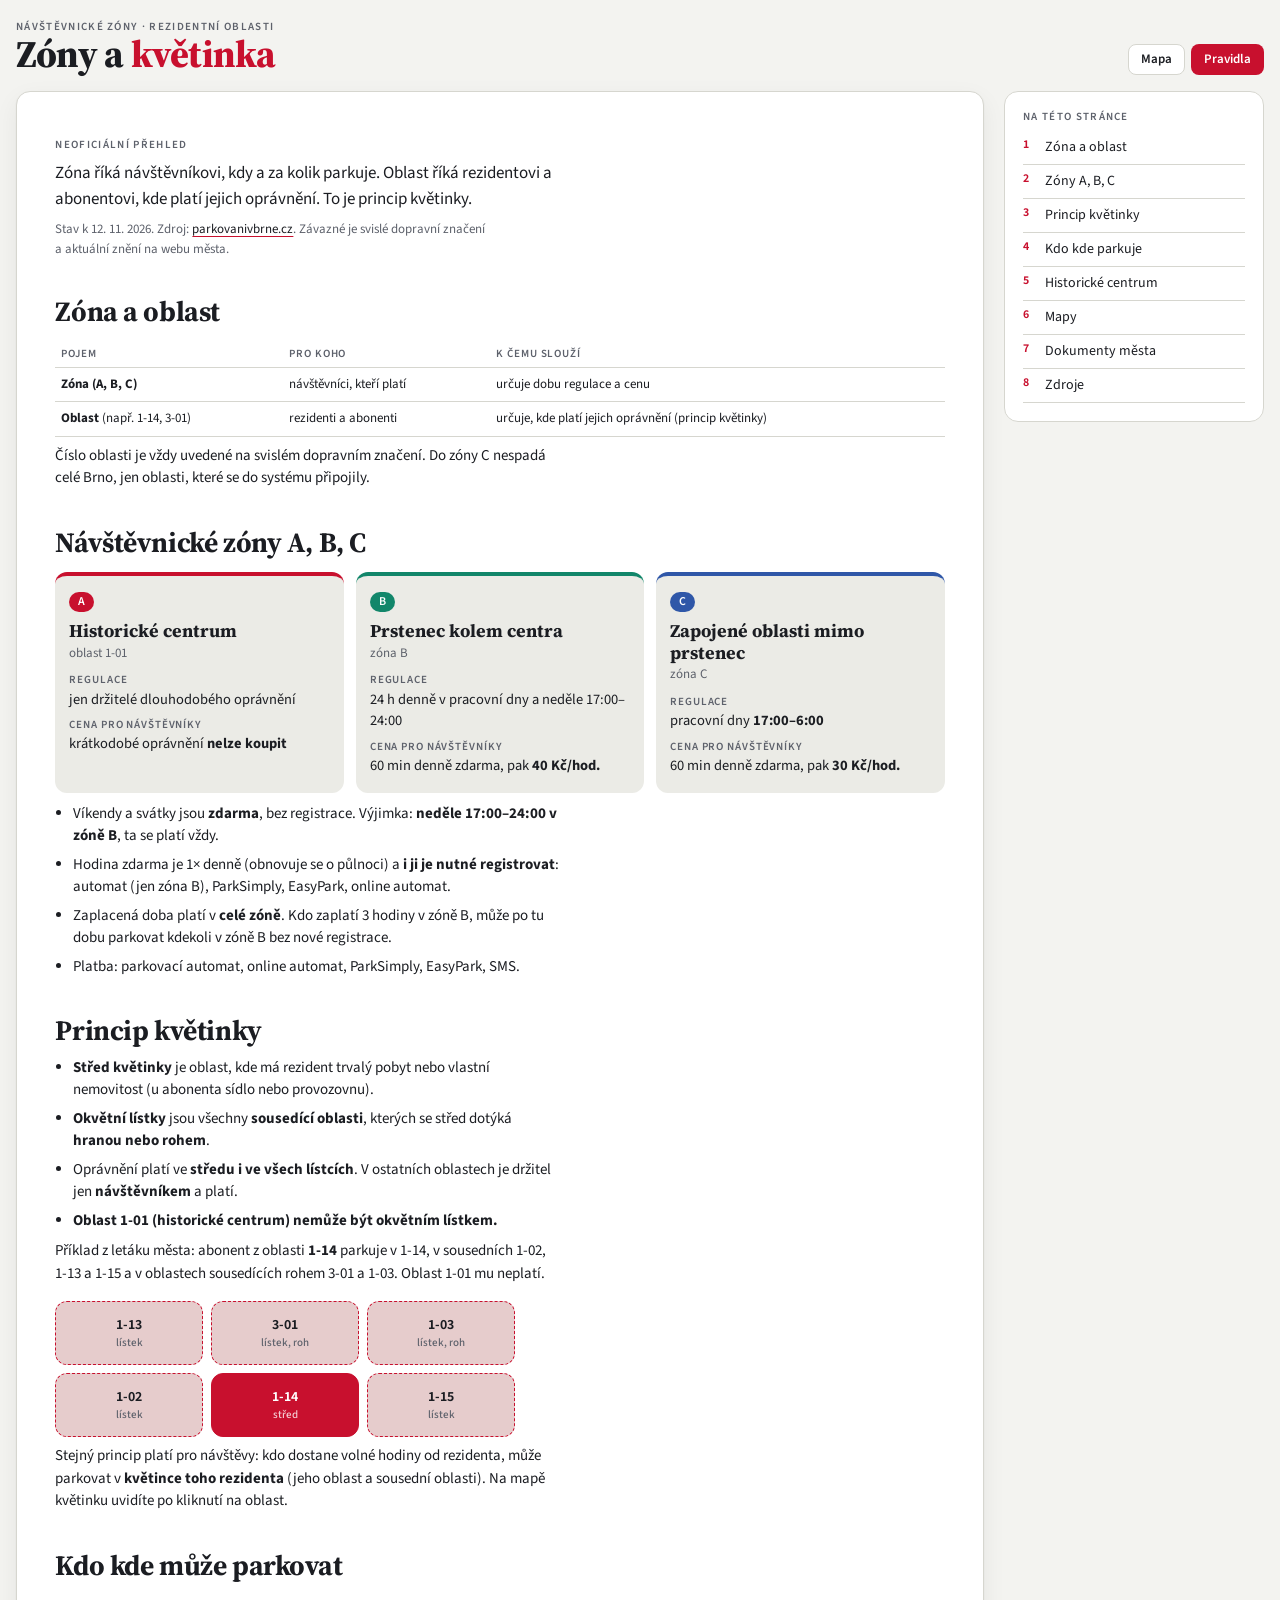
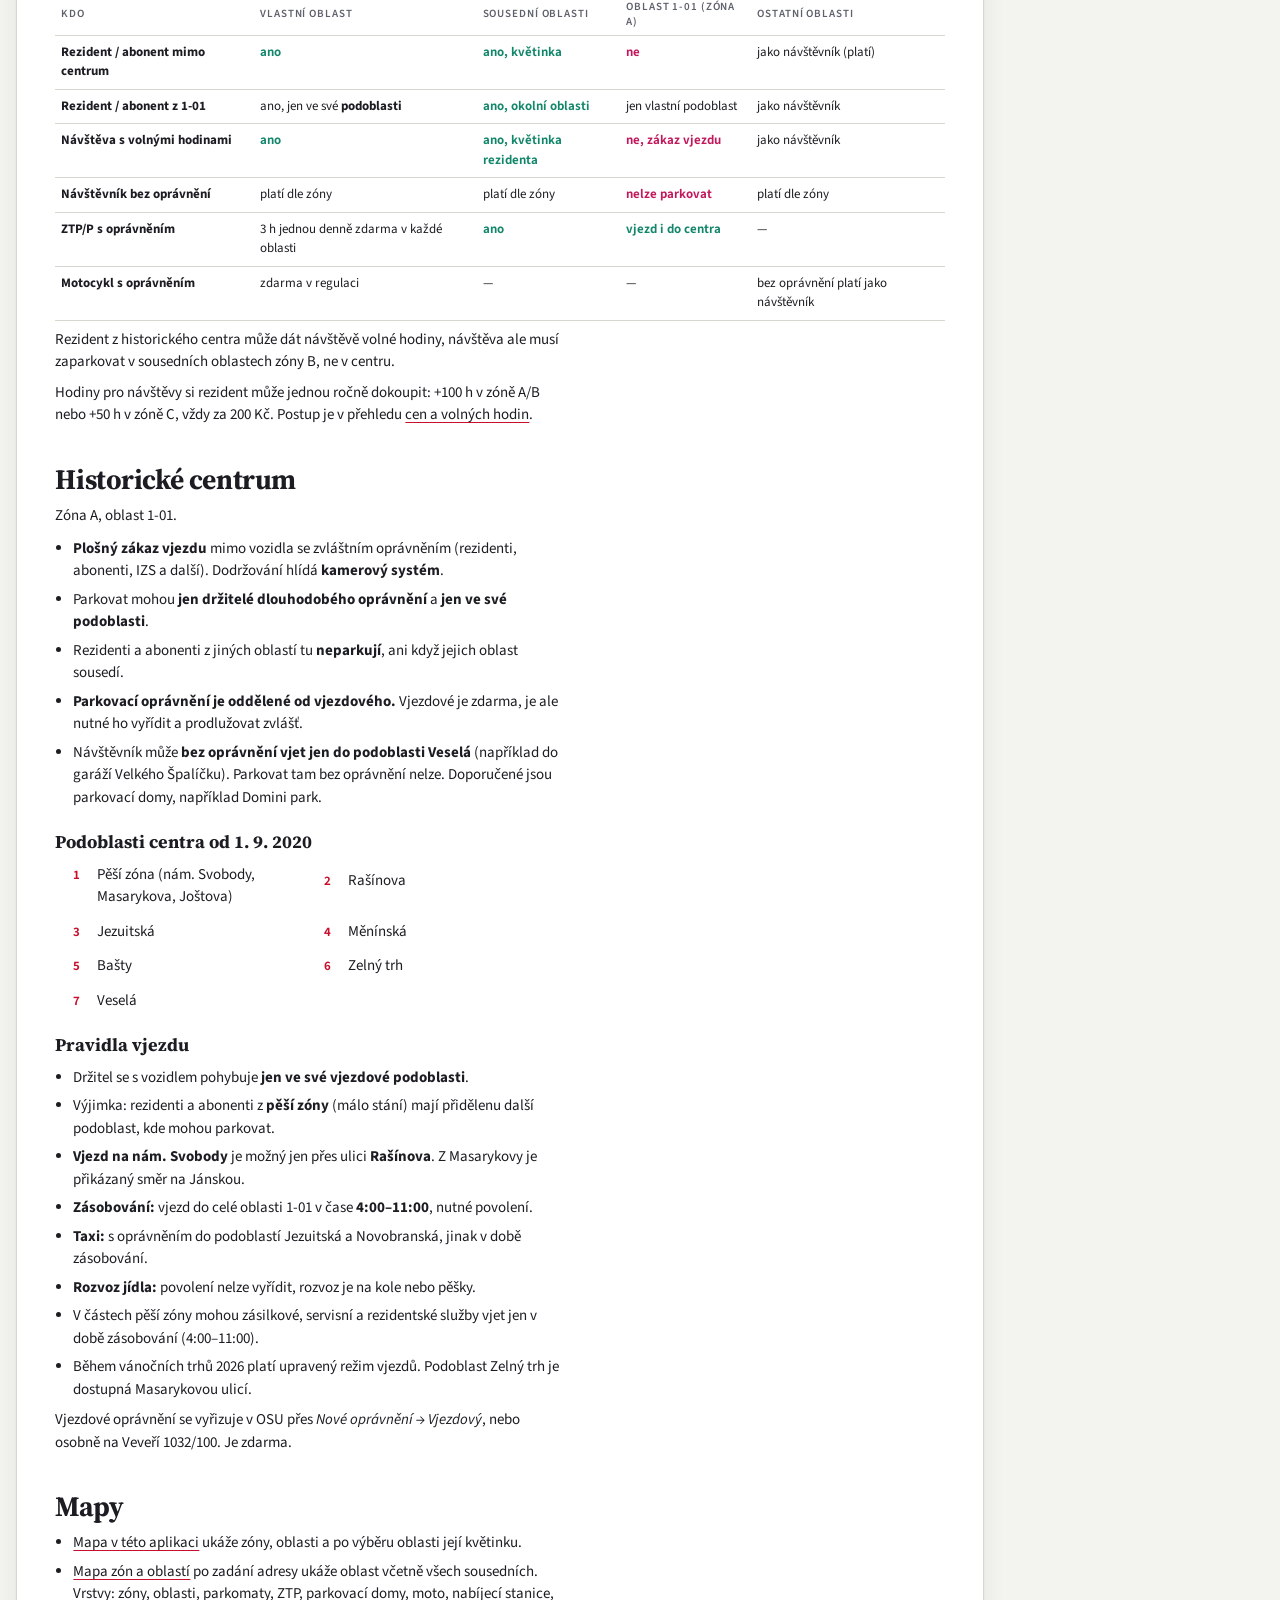
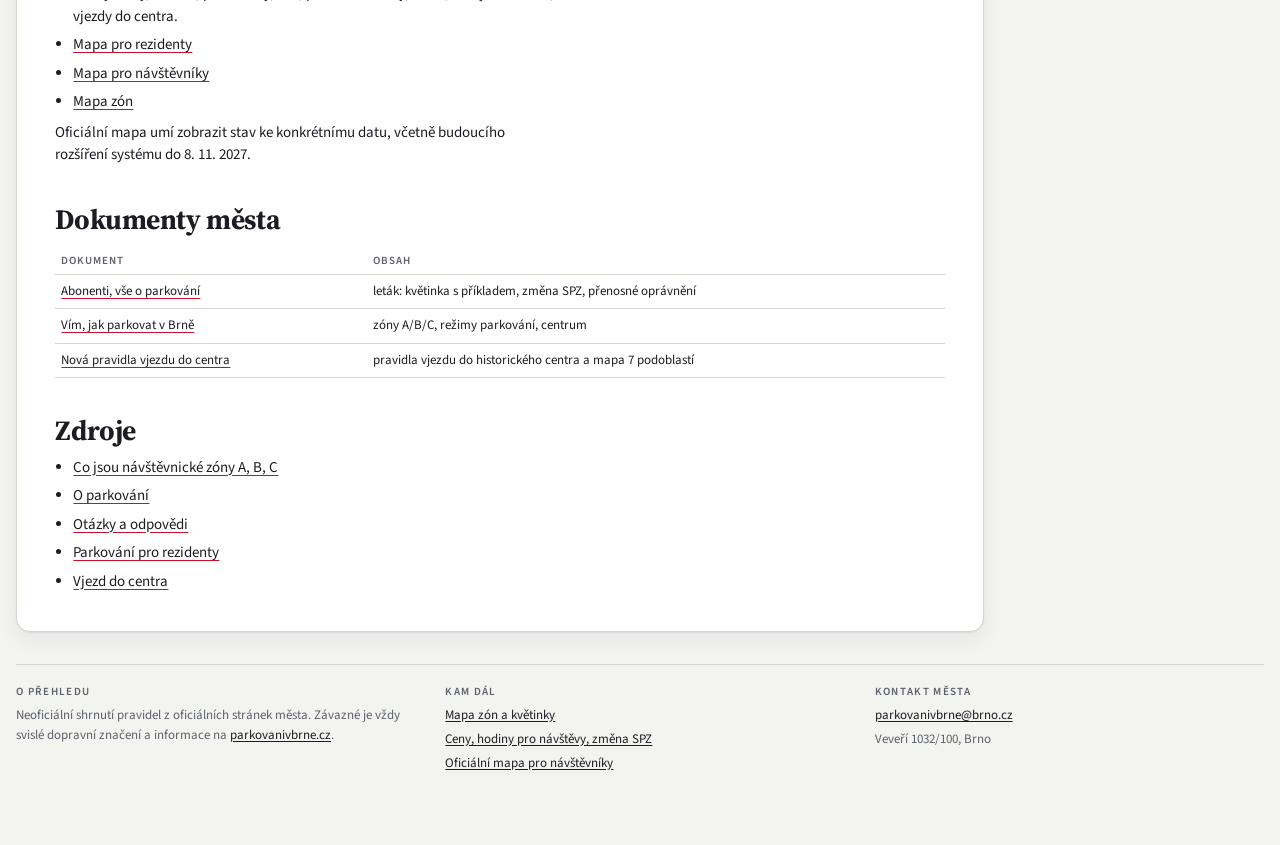
==== pravidla.html @ 9196b432 "feat: add HTML page with parking zone and flower rules Expose the markdown rules as pravidla.html in" ====
<!DOCTYPE html>
<html lang="cs">
<head>
  <meta charset="utf-8">
  <meta name="viewport" content="width=device-width, initial-scale=1, viewport-fit=cover">
  <title>Parkování v Brně: zóny a květinka</title>
  <meta name="description" content="Kdo kde může v Brně parkovat: návštěvnické zóny A, B, C, princip květinky a vjezd do historického centra.">
  <meta name="theme-color" content="#c8102e">
  <link rel="preconnect" href="https://fonts.googleapis.com">
  <link rel="preconnect" href="https://fonts.gstatic.com" crossorigin>
  <link rel="stylesheet" href="https://fonts.googleapis.com/css2?family=Source+Sans+3:wght@400..700&family=Source+Serif+4:opsz,wght@8..60,700..800&display=swap">
  <link rel="stylesheet" href="css/style.css">
</head>
<body>
<div class="wrap">
  <header class="top">
    <div class="brand">
      <div>
        <div class="eyebrow">Návštěvnické zóny · rezidentní oblasti</div>
        <h1>Zóny a <em>květinka</em></h1>
      </div>
    </div>
    <div class="controls">
      <nav class="pagenav" aria-label="Stránky">
        <a class="navlink" href="index.html">Mapa</a>
        <a class="navlink" href="pravidla.html" aria-current="page">Pravidla</a>
      </nav>
    </div>
  </header>

  <div class="rules">
    <article class="sheet">
      <header>
        <p class="eyebrow">Neoficiální přehled</p>
        <p class="lead">Zóna říká návštěvníkovi, kdy a za kolik parkuje. Oblast říká rezidentovi a abonentovi, kde platí jejich oprávnění. To je princip květinky.</p>
        <p class="meta">Stav k 12. 11. 2026. Zdroj: <a href="https://www.parkovanivbrne.cz" target="_blank" rel="noopener">parkovanivbrne.cz</a>. Závazné je svislé dopravní značení a aktuální znění na webu města.</p>
      </header>

      <h2 id="pojmy">Zóna a oblast</h2>
      <div class="tbl-wrap">
        <table>
          <thead>
            <tr><th>Pojem</th><th>Pro koho</th><th>K čemu slouží</th></tr>
          </thead>
          <tbody>
            <tr>
              <td><strong>Zóna (A, B, C)</strong></td>
              <td>návštěvníci, kteří platí</td>
              <td>určuje dobu regulace a cenu</td>
            </tr>
            <tr>
              <td><strong>Oblast</strong> (např. 1-14, 3-01)</td>
              <td>rezidenti a abonenti</td>
              <td>určuje, kde platí jejich oprávnění (princip květinky)</td>
            </tr>
          </tbody>
        </table>
      </div>
      <p>Číslo oblasti je vždy uvedené na svislém dopravním značení. Do zóny C nespadá celé Brno, jen oblasti, které se do systému připojily.</p>

      <h2 id="zony">Návštěvnické zóny A, B, C</h2>
      <div class="zgrid">
        <section class="zcard A">
          <span class="badge A">A</span>
          <h3>Historické centrum</h3>
          <p class="where">oblast 1-01</p>
          <dl>
            <div><dt>Regulace</dt><dd>jen držitelé dlouhodobého oprávnění</dd></div>
            <div><dt>Cena pro návštěvníky</dt><dd>krátkodobé oprávnění <strong>nelze koupit</strong></dd></div>
          </dl>
        </section>
        <section class="zcard B">
          <span class="badge B">B</span>
          <h3>Prstenec kolem centra</h3>
          <p class="where">zóna B</p>
          <dl>
            <div><dt>Regulace</dt><dd>24 h denně v pracovní dny a neděle 17:00–24:00</dd></div>
            <div><dt>Cena pro návštěvníky</dt><dd>60 min denně zdarma, pak <strong>40 Kč/hod.</strong></dd></div>
          </dl>
        </section>
        <section class="zcard C">
          <span class="badge C">C</span>
          <h3>Zapojené oblasti mimo prstenec</h3>
          <p class="where">zóna C</p>
          <dl>
            <div><dt>Regulace</dt><dd>pracovní dny <strong>17:00–6:00</strong></dd></div>
            <div><dt>Cena pro návštěvníky</dt><dd>60 min denně zdarma, pak <strong>30 Kč/hod.</strong></dd></div>
          </dl>
        </section>
      </div>
      <ul>
        <li>Víkendy a svátky jsou <strong>zdarma</strong>, bez registrace. Výjimka: <strong>neděle 17:00–24:00 v zóně B</strong>, ta se platí vždy.</li>
        <li>Hodina zdarma je 1× denně (obnovuje se o půlnoci) a <strong>i ji je nutné registrovat</strong>: automat (jen zóna B), ParkSimply, EasyPark, online automat.</li>
        <li>Zaplacená doba platí v <strong>celé zóně</strong>. Kdo zaplatí 3 hodiny v zóně B, může po tu dobu parkovat kdekoli v zóně B bez nové registrace.</li>
        <li>Platba: parkovací automat, online automat, ParkSimply, EasyPark, SMS.</li>
      </ul>

      <h2 id="kvetinka">Princip květinky</h2>
      <ul>
        <li><strong>Střed květinky</strong> je oblast, kde má rezident trvalý pobyt nebo vlastní nemovitost (u abonenta sídlo nebo provozovnu).</li>
        <li><strong>Okvětní lístky</strong> jsou všechny <strong>sousedící oblasti</strong>, kterých se střed dotýká <strong>hranou nebo rohem</strong>.</li>
        <li>Oprávnění platí ve <strong>středu i ve všech lístcích</strong>. V ostatních oblastech je držitel jen <strong>návštěvníkem</strong> a platí.</li>
        <li><strong>Oblast 1-01 (historické centrum) nemůže být okvětním lístkem.</strong></li>
      </ul>
      <p>Příklad z letáku města: abonent z oblasti <strong>1-14</strong> parkuje v 1-14, v sousedních 1-02, 1-13 a 1-15 a v oblastech sousedících rohem 3-01 a 1-03. Oblast 1-01 mu neplatí.</p>
      <div class="flower" aria-label="Květinka oblasti 1-14: střed a pět sousedních oblastí">
        <span>1-13<small>lístek</small></span>
        <span>3-01<small>lístek, roh</small></span>
        <span>1-03<small>lístek, roh</small></span>
        <span>1-02<small>lístek</small></span>
        <span class="hub">1-14<small>střed</small></span>
        <span>1-15<small>lístek</small></span>
      </div>
      <p>Stejný princip platí pro návštěvy: kdo dostane volné hodiny od rezidenta, může parkovat v <strong>květince toho rezidenta</strong> (jeho oblast a sousední oblasti). Na mapě květinku uvidíte po kliknutí na oblast.</p>

      <h2 id="kdo">Kdo kde může parkovat</h2>
      <div class="tbl-wrap">
        <table class="wide">
          <thead>
            <tr>
              <th>Kdo</th>
              <th>Vlastní oblast</th>
              <th>Sousední oblasti</th>
              <th>Oblast 1-01 (zóna A)</th>
              <th>Ostatní oblasti</th>
            </tr>
          </thead>
          <tbody>
            <tr>
              <td><strong>Rezident / abonent mimo centrum</strong></td>
              <td class="yn yes">ano</td>
              <td class="yn yes">ano, květinka</td>
              <td class="yn no">ne</td>
              <td>jako návštěvník (platí)</td>
            </tr>
            <tr>
              <td><strong>Rezident / abonent z 1-01</strong></td>
              <td>ano, jen ve své <strong>podoblasti</strong></td>
              <td class="yn yes">ano, okolní oblasti</td>
              <td>jen vlastní podoblast</td>
              <td>jako návštěvník</td>
            </tr>
            <tr>
              <td><strong>Návštěva s volnými hodinami</strong></td>
              <td class="yn yes">ano</td>
              <td class="yn yes">ano, květinka rezidenta</td>
              <td class="yn no">ne, zákaz vjezdu</td>
              <td>jako návštěvník</td>
            </tr>
            <tr>
              <td><strong>Návštěvník bez oprávnění</strong></td>
              <td>platí dle zóny</td>
              <td>platí dle zóny</td>
              <td class="yn no">nelze parkovat</td>
              <td>platí dle zóny</td>
            </tr>
            <tr>
              <td><strong>ZTP/P s oprávněním</strong></td>
              <td>3 h jednou denně zdarma v každé oblasti</td>
              <td class="yn yes">ano</td>
              <td class="yn yes">vjezd i do centra</td>
              <td>—</td>
            </tr>
            <tr>
              <td><strong>Motocykl s oprávněním</strong></td>
              <td>zdarma v regulaci</td>
              <td>—</td>
              <td>—</td>
              <td>bez oprávnění platí jako návštěvník</td>
            </tr>
          </tbody>
        </table>
      </div>
      <p>Rezident z historického centra může dát návštěvě volné hodiny, návštěva ale musí zaparkovat v sousedních oblastech zóny B, ne v centru.</p>
      <p>Hodiny pro návštěvy si rezident může jednou ročně dokoupit: +100 h v zóně A/B nebo +50 h v zóně C, vždy za 200 Kč. Postup je v přehledu <a href="README.md">cen a volných hodin</a>.</p>

      <h2 id="centrum">Historické centrum</h2>
      <p>Zóna A, oblast 1-01.</p>
      <ul>
        <li><strong>Plošný zákaz vjezdu</strong> mimo vozidla se zvláštním oprávněním (rezidenti, abonenti, IZS a další). Dodržování hlídá <strong>kamerový systém</strong>.</li>
        <li>Parkovat mohou <strong>jen držitelé dlouhodobého oprávnění</strong> a <strong>jen ve své podoblasti</strong>.</li>
        <li>Rezidenti a abonenti z jiných oblastí tu <strong>neparkují</strong>, ani když jejich oblast sousedí.</li>
        <li><strong>Parkovací oprávnění je oddělené od vjezdového.</strong> Vjezdové je zdarma, je ale nutné ho vyřídit a prodlužovat zvlášť.</li>
        <li>Návštěvník může <strong>bez oprávnění vjet jen do podoblasti Veselá</strong> (například do garáží Velkého Špalíčku). Parkovat tam bez oprávnění nelze. Doporučené jsou parkovací domy, například Domini park.</li>
      </ul>

      <h3>Podoblasti centra od 1. 9. 2020</h3>
      <ol class="subareas">
        <li><b>1</b> Pěší zóna (nám. Svobody, Masarykova, Joštova)</li>
        <li><b>2</b> Rašínova</li>
        <li><b>3</b> Jezuitská</li>
        <li><b>4</b> Měnínská</li>
        <li><b>5</b> Bašty</li>
        <li><b>6</b> Zelný trh</li>
        <li><b>7</b> Veselá</li>
      </ol>

      <h3>Pravidla vjezdu</h3>
      <ul>
        <li>Držitel se s vozidlem pohybuje <strong>jen ve své vjezdové podoblasti</strong>.</li>
        <li>Výjimka: rezidenti a abonenti z <strong>pěší zóny</strong> (málo stání) mají přidělenu další podoblast, kde mohou parkovat.</li>
        <li><strong>Vjezd na nám. Svobody</strong> je možný jen přes ulici <strong>Rašínova</strong>. Z Masarykovy je přikázaný směr na Jánskou.</li>
        <li><strong>Zásobování:</strong> vjezd do celé oblasti 1-01 v čase <strong>4:00–11:00</strong>, nutné povolení.</li>
        <li><strong>Taxi:</strong> s oprávněním do podoblastí Jezuitská a Novobranská, jinak v době zásobování.</li>
        <li><strong>Rozvoz jídla:</strong> povolení nelze vyřídit, rozvoz je na kole nebo pěšky.</li>
        <li>V částech pěší zóny mohou zásilkové, servisní a rezidentské služby vjet jen v době zásobování (4:00–11:00).</li>
        <li>Během vánočních trhů 2026 platí upravený režim vjezdů. Podoblast Zelný trh je dostupná Masarykovou ulicí.</li>
      </ul>
      <p>Vjezdové oprávnění se vyřizuje v OSU přes <em>Nové oprávnění → Vjezdový</em>, nebo osobně na Veveří 1032/100. Je zdarma.</p>

      <h2 id="mapy">Mapy</h2>
      <ul>
        <li><a href="index.html">Mapa v této aplikaci</a> ukáže zóny, oblasti a po výběru oblasti její květinku.</li>
        <li><a href="https://www.parkovanivbrne.cz/mapa/" target="_blank" rel="noopener">Mapa zón a oblastí</a> po zadání adresy ukáže oblast včetně všech sousedních. Vrstvy: zóny, oblasti, parkomaty, ZTP, parkovací domy, moto, nabíjecí stanice, vjezdy do centra.</li>
        <li><a href="https://www.parkovanivbrne.cz/mapa/rezident" target="_blank" rel="noopener">Mapa pro rezidenty</a></li>
        <li><a href="https://www.parkovanivbrne.cz/mapa/navstevnik" target="_blank" rel="noopener">Mapa pro návštěvníky</a></li>
        <li><a href="https://www.parkovanivbrne.cz/mapa/zony" target="_blank" rel="noopener">Mapa zón</a></li>
      </ul>
      <p>Oficiální mapa umí zobrazit stav ke konkrétnímu datu, včetně budoucího rozšíření systému do 8. 11. 2027.</p>

      <h2 id="dokumenty">Dokumenty města</h2>
      <div class="tbl-wrap">
        <table>
          <thead>
            <tr><th>Dokument</th><th>Obsah</th></tr>
          </thead>
          <tbody>
            <tr>
              <td><a href="https://www.parkovanivbrne.cz/parkovani-abonenti" target="_blank" rel="noopener">Abonenti, vše o parkování</a></td>
              <td>leták: květinka s příkladem, změna SPZ, přenosné oprávnění</td>
            </tr>
            <tr>
              <td><a href="https://www.parkovanivbrne.cz/uploads/dokumenty/6/jak_parkovat_v_brne.pdf" target="_blank" rel="noopener">Vím, jak parkovat v Brně</a></td>
              <td>zóny A/B/C, režimy parkování, centrum</td>
            </tr>
            <tr>
              <td><a href="https://www.parkovanivbrne.cz/uploads/dokumenty/46/nova_pravidla_pro_vjezd_.pdf" target="_blank" rel="noopener">Nová pravidla vjezdu do centra</a></td>
              <td>pravidla vjezdu do historického centra a mapa 7 podoblastí</td>
            </tr>
          </tbody>
        </table>
      </div>

      <h2 id="zdroje">Zdroje</h2>
      <ul>
        <li><a href="https://www.parkovanivbrne.cz/o-parkovani/co-jsou-navstevnicke-zony-abc-41" target="_blank" rel="noopener">Co jsou návštěvnické zóny A, B, C</a></li>
        <li><a href="https://www.parkovanivbrne.cz/o-parkovani" target="_blank" rel="noopener">O parkování</a></li>
        <li><a href="https://www.parkovanivbrne.cz/otazky-a-odpovedi" target="_blank" rel="noopener">Otázky a odpovědi</a></li>
        <li><a href="https://www.parkovanivbrne.cz/parkovani-rezidenti" target="_blank" rel="noopener">Parkování pro rezidenty</a></li>
        <li><a href="https://www.parkovanivbrne.cz/regulace-vjezdu/vjezd-do-centra" target="_blank" rel="noopener">Vjezd do centra</a></li>
      </ul>
    </article>

    <aside class="toc">
      <nav class="card" aria-label="Obsah stránky">
        <h2>Na této stránce</h2>
        <ol>
          <li><a href="#pojmy">Zóna a oblast</a></li>
          <li><a href="#zony">Zóny A, B, C</a></li>
          <li><a href="#kvetinka">Princip květinky</a></li>
          <li><a href="#kdo">Kdo kde parkuje</a></li>
          <li><a href="#centrum">Historické centrum</a></li>
          <li><a href="#mapy">Mapy</a></li>
          <li><a href="#dokumenty">Dokumenty města</a></li>
          <li><a href="#zdroje">Zdroje</a></li>
        </ol>
      </nav>
    </aside>
  </div>

  <footer>
    <div class="cols">
      <section>
        <h2>O přehledu</h2>
        <p>Neoficiální shrnutí pravidel z oficiálních stránek města. Závazné je vždy svislé dopravní značení a informace na <a href="https://www.parkovanivbrne.cz" target="_blank" rel="noopener">parkovanivbrne.cz</a>.</p>
      </section>
      <section>
        <h2>Kam dál</h2>
        <ul>
          <li><a href="index.html">Mapa zón a květinky</a></li>
          <li><a href="README.md">Ceny, hodiny pro návštěvy, změna SPZ</a></li>
          <li><a href="https://www.parkovanivbrne.cz/mapa/navstevnik" target="_blank" rel="noopener">Oficiální mapa pro návštěvníky</a></li>
        </ul>
      </section>
      <section>
        <h2>Kontakt města</h2>
        <ul>
          <li><a href="mailto:parkovanivbrne@brno.cz">parkovanivbrne@brno.cz</a></li>
          <li>Veveří 1032/100, Brno</li>
        </ul>
      </section>
    </div>
  </footer>
</div>
</body>
</html>
---- css/style.css ----
/* Vzhled převzatý z projektu elections-brno (brno.volby.varhoo.cz): mapa jako hlavní plocha, vpravo panel karet
   (na mobilu pod mapou), barvy z brněnské červené a papíru volebního lístku.
   Písmo: Source Serif 4 na nadpisy, Source Sans 3 na text, popisky mapy i čísla (tabulkové číslice). */
:root {
  --bg: #f3f3f0;
  --surface: #ffffff;
  --surface-2: #ebebe6;
  --fg: #1b1d22;
  --muted: #5d616b;
  --line: #d6d6cf;
  --accent: #c8102e;
  --accent-fg: #ffffff;
  --map-line: rgba(27, 29, 34, .32);
  --map-outline: #1b1d22;
  --gain: #12866a;
  --loss: #c2185b;
  --seq: #2f57a8;
  --shadow: 0 1px 2px rgba(20, 22, 28, .06), 0 8px 24px rgba(20, 22, 28, .06);
  --f-display: "Source Serif 4", "Liberation Serif", Georgia, serif;
  --f-body: "Source Sans 3", "Liberation Sans", "DejaVu Sans", sans-serif;
  --f-num: "Source Sans 3", "Liberation Sans", "DejaVu Sans", sans-serif;

  /* zóny */
  --zone-A: #c8102e;
  --zone-B: #12866a;
  --zone-C: #2f57a8;
  --zone-A-op: .38;
  --zone-op: .24;

  /* podkladová mapa */
  --m-bg: #efede6;
  --m-wood: #c6ddb2;
  --m-park: #d6e9c4;
  --m-water: #a9d3e0;
  --m-rail: #8d8d8d;
  --m-rail-dash: #ffffff;
  --m-place: #6b6b6b;
  --r-motorway: #e990a0; --rc-motorway: #c2697a;
  --r-primary: #fcc48a;  --rc-primary: #cf9556;
  --r-secondary: #fbe89a; --rc-secondary: #cdb85c;
  --r-tertiary: #ffffff; --rc-tertiary: #bdb7ac;
  --r-minor: #ffffff;    --rc-minor: #cdc8be;
  --r-pedestrian: #f1e3e3;
  --hatch: #7d7d7d;
}
@media (prefers-color-scheme: dark) {
  :root:not([data-theme="light"]) { color-scheme: dark; }
}
@media (prefers-color-scheme: dark) {
  :root:not([data-theme="light"]) {
    --bg: #121419; --surface: #1b1e25; --surface-2: #252932; --fg: #e9eaee; --muted: #9ba0ab;
    --line: #333844; --accent: #ff4d5e; --accent-fg: #16080a; --map-line: rgba(233, 234, 238, .3);
    --map-outline: #e9eaee; --gain: #35c79f; --loss: #f06292; --seq: #7ea3f0;
    --shadow: 0 1px 2px rgba(0, 0, 0, .3), 0 8px 24px rgba(0, 0, 0, .25);
    --zone-A: #ff4d5e; --zone-B: #35c79f; --zone-C: #7ea3f0; --zone-A-op: .42; --zone-op: .3;
    --m-bg: #1a1d24; --m-wood: #1f3a2c; --m-park: #234030; --m-water: #1f3b52; --m-rail: #6a6f7c; --m-rail-dash: #1a1d24; --m-place: #8d929d;
    --r-motorway: #a64a62; --rc-motorway: #3b1f28;
    --r-primary: #b8793f;  --rc-primary: #3b2a18;
    --r-secondary: #a8963f; --rc-secondary: #38330f;
    --r-tertiary: #4b5160; --rc-tertiary: #14161b;
    --r-minor: #3c414d;    --rc-minor: #14161b;
    --r-pedestrian: #343842;
    --hatch: #9ba0ab;
  }
}
:root[data-theme="dark"] {
  color-scheme: dark;
  --bg: #121419; --surface: #1b1e25; --surface-2: #252932; --fg: #e9eaee; --muted: #9ba0ab;
  --line: #333844; --accent: #ff4d5e; --accent-fg: #16080a; --map-line: rgba(233, 234, 238, .3);
  --map-outline: #e9eaee; --gain: #35c79f; --loss: #f06292; --seq: #7ea3f0;
  --shadow: 0 1px 2px rgba(0, 0, 0, .3), 0 8px 24px rgba(0, 0, 0, .25);
  --zone-A: #ff4d5e; --zone-B: #35c79f; --zone-C: #7ea3f0; --zone-A-op: .42; --zone-op: .3;
  --m-bg: #1a1d24; --m-wood: #1f3a2c; --m-park: #234030; --m-water: #1f3b52; --m-rail: #6a6f7c; --m-rail-dash: #1a1d24; --m-place: #8d929d;
  --r-motorway: #a64a62; --rc-motorway: #3b1f28;
  --r-primary: #b8793f;  --rc-primary: #3b2a18;
  --r-secondary: #a8963f; --rc-secondary: #38330f;
  --r-tertiary: #4b5160; --rc-tertiary: #14161b;
  --r-minor: #3c414d;    --rc-minor: #14161b;
  --r-pedestrian: #343842;
  --hatch: #9ba0ab;
}

* { box-sizing: border-box; }
body { margin: 0; background: var(--bg); color: var(--fg); font: 15px/1.5 var(--f-body); }
.wrap { max-width: 1480px; margin: 0 auto; padding-left: max(16px, env(safe-area-inset-left, 0px)); padding-right: max(16px, env(safe-area-inset-right, 0px)); padding-block: 20px 40px; }

header.top { display: flex; flex-wrap: wrap; align-items: flex-end; justify-content: space-between; gap: 12px 24px; padding-bottom: 16px; }
.brand { display: flex; align-items: center; gap: 14px; min-width: 0; }
.eyebrow { font: 600 11px/1.2 var(--f-body); letter-spacing: .12em; text-transform: uppercase; color: var(--muted); }
h1 { font: 800 clamp(26px, 3.4vw, 38px)/1.05 var(--f-display); margin: 2px 0 0; letter-spacing: -.02em; text-wrap: balance; }
h1 em { font-style: normal; color: var(--accent); }

.seg { display: inline-flex; flex-wrap: wrap; background: var(--surface-2); border-radius: 999px; padding: 3px; gap: 2px; }
.seg button { border: 0; background: transparent; color: var(--muted); font: 600 13px/1 var(--f-body); padding: 8px 14px; border-radius: 999px; cursor: pointer; }
.seg button[aria-pressed="true"] { background: var(--surface); color: var(--fg); box-shadow: 0 1px 2px rgba(0, 0, 0, .12); }
.seg button:focus-visible, button:focus-visible, select:focus-visible, input:focus-visible, a:focus-visible, [tabindex]:focus-visible { outline: 2px solid var(--accent); outline-offset: 2px; }

.controls { display: flex; flex-wrap: wrap; gap: 10px; align-items: center; }
.pagenav { display: inline-flex; gap: 6px; }
.navlink { display: inline-flex; align-items: center; border: 1px solid var(--line); background: var(--surface); color: var(--fg); font: 600 13px/1 var(--f-body); padding: 8px 12px; border-radius: 8px; text-decoration: none; }
.navlink:hover { border-color: var(--accent); }
.navlink[aria-current="page"] { background: var(--accent); color: var(--accent-fg); border-color: transparent; }
#copyLink { border: 1px solid var(--line); background: var(--surface); color: var(--fg); font: 600 13px/1 var(--f-body); padding: 8px 12px; border-radius: 8px; cursor: pointer; }
#copyLink:hover { border-color: var(--accent); }
select, input[type="search"] { font: 500 14px/1.2 var(--f-body); color: var(--fg); background: var(--surface); border: 1px solid var(--line); border-radius: 8px; padding: 8px 10px; max-width: 100%; }

main.grid { display: grid; grid-template-columns: minmax(0, 1fr) 420px; gap: 20px; align-items: start; }
@media (max-width: 1000px) { main.grid { grid-template-columns: minmax(0, 1fr); } }

.mapcard { position: relative; background: var(--surface); border: 1px solid var(--line); border-radius: 14px; box-shadow: var(--shadow); overflow: hidden; }
.maptools { display: flex; flex-wrap: wrap; gap: 8px 12px; align-items: center; padding: 12px 14px; border-bottom: 1px solid var(--line); }
.crumbs { display: flex; flex-wrap: wrap; align-items: center; gap: 4px; font-size: 13px; color: var(--muted); padding: 10px 14px 0; }
.crumbs button { border: 0; background: none; padding: 2px 4px; color: var(--fg); font: 600 13px var(--f-body); cursor: pointer; border-radius: 4px; text-decoration: underline; text-underline-offset: 3px; text-decoration-color: var(--line); }
.crumbs button:hover { text-decoration-color: var(--accent); }
.crumbs span.cur { font-weight: 600; color: var(--fg); }

.mapbox { position: relative; }
#map { display: block; width: 100%; height: min(72vh, 760px); min-height: 380px; touch-action: none; cursor: grab; user-select: none; -webkit-user-select: none; }
#map.drag { cursor: grabbing; }
#bg { fill: var(--m-bg); }
.zoom { position: absolute; right: 12px; bottom: 12px; display: flex; flex-direction: column; gap: 4px; }
.zoom button { width: 34px; height: 34px; border-radius: 8px; border: 1px solid var(--line); background: var(--surface); color: var(--fg); font: 600 18px/1 var(--f-body); cursor: pointer; box-shadow: var(--shadow); display: inline-flex; align-items: center; justify-content: center; padding: 0; }
.zoom button:hover { border-color: var(--accent); }
.zoom button:disabled { opacity: .55; cursor: wait; }
.zoom button.locating { color: var(--accent); border-color: var(--accent); }
.zoom button.active-loc { color: var(--accent); }
.attrib { position: absolute; left: 0; bottom: 0; padding: 2px 8px; font-size: 11px; color: var(--muted); background: color-mix(in srgb, var(--surface) 85%, transparent); border-top-right-radius: 8px; }
.attrib a { color: inherit; }
#toast {
  position: absolute; left: 50%; bottom: 56px; transform: translateX(-50%);
  max-width: min(320px, calc(100% - 80px)); padding: 8px 12px; border-radius: 8px;
  background: var(--fg); color: var(--bg); font-size: 13px; line-height: 1.35;
  box-shadow: var(--shadow); z-index: 6; text-align: center;
}
.loc-acc { fill: color-mix(in srgb, var(--accent) 18%, transparent); stroke: var(--accent); stroke-opacity: .45; pointer-events: none; }
.loc-dot { fill: var(--accent); stroke: var(--surface); pointer-events: none; }
.loc-pulse { fill: none; stroke: var(--accent); stroke-opacity: .55; pointer-events: none; }
@media (prefers-reduced-motion: no-preference) {
  .loc-pulse { animation: loc-pulse 1.8s ease-out infinite; }
  .zoom button.locating svg { animation: loc-spin 1s linear infinite; }
}
@keyframes loc-pulse {
  0% { opacity: .7; }
  100% { opacity: 0; }
}
@keyframes loc-spin {
  to { transform: rotate(180deg); }
}

#tip { position: absolute; pointer-events: none; background: var(--fg); color: var(--bg); padding: 8px 10px; border-radius: 8px; font-size: 12.5px; line-height: 1.35; max-width: 260px; box-shadow: var(--shadow); z-index: 5; }
#tip b { font-family: var(--f-body); font-weight: 650; font-size: 14px; }
#tip .n { font-family: var(--f-num); font-variant-numeric: tabular-nums; }

.legend { display: flex; flex-wrap: wrap; gap: 6px 14px; align-items: center; padding: 10px 14px 12px; border-top: 1px solid var(--line); font-size: 12.5px; color: var(--muted); min-height: 48px; }
.legend .sw { display: inline-flex; align-items: center; gap: 6px; }
.legend .sw i { width: 12px; height: 12px; border-radius: 3px; display: inline-block; border: 1.5px solid transparent; }

/* ---------- vrstvy SVG ---------- */
#world path, #world text { vector-effect: none; }
.m-wood { fill: var(--m-wood); fill-rule: evenodd; }
.m-park { fill: var(--m-park); fill-rule: evenodd; }
.m-water { fill: var(--m-water); fill-rule: evenodd; }
.m-waterway { stroke: var(--m-water); }
.m-rail { stroke: var(--m-rail); }
.m-rail-dash { stroke: var(--m-rail-dash); }
.hatch-line { stroke: var(--hatch); stroke-width: 2; opacity: .5; }

.zone-path { pointer-events: none; fill-rule: evenodd; fill-opacity: var(--zone-op); stroke-opacity: .85; stroke-linejoin: round; }
.zone-path.z-A { fill: var(--zone-A); stroke: var(--zone-A); fill-opacity: var(--zone-A-op); }
.zone-path.z-B { fill: var(--zone-B); stroke: var(--zone-B); }
.zone-path.z-C { fill: var(--zone-C); stroke: var(--zone-C); }

.entry-path { pointer-events: none; fill-rule: evenodd; fill-opacity: .5; stroke-opacity: .95; }

/* --px = velikost jednoho pixelu obrazovky v jednotkách mapy (metrech); nastavuje app.js */
.area {
  fill: transparent;
  fill-rule: evenodd;
  stroke: var(--map-line);
  stroke-width: calc(var(--px, 10) * .8px);
  stroke-linejoin: round;
  cursor: pointer;
  pointer-events: all;
  transition: opacity .2s;
}
.area.planned { fill: url(#hatch); stroke-dasharray: calc(var(--px, 10) * 6px) calc(var(--px, 10) * 4px); }
.area:hover { stroke: var(--fg); stroke-width: calc(var(--px, 10) * 1.6px); }
.area.dim { opacity: .28; }
.area.petal {
  fill: color-mix(in srgb, var(--accent) 16%, transparent);
  stroke: var(--accent);
  stroke-width: calc(var(--px, 10) * 1.8px);
  stroke-dasharray: calc(var(--px, 10) * 7px) calc(var(--px, 10) * 4px);
}
.area.sel {
  fill: color-mix(in srgb, var(--accent) 24%, transparent);
  stroke: var(--accent);
  stroke-width: calc(var(--px, 10) * 3px);
  stroke-dasharray: none;
}
.area-label {
  text-anchor: middle;
  dominant-baseline: central;
  font-family: var(--f-body);
  font-size: calc(var(--px, 10) * 12.5px);
  font-weight: 700;
  fill: var(--fg);
  paint-order: stroke;
  stroke: var(--surface);
  stroke-width: calc(var(--px, 10) * 3px);
  stroke-linejoin: round;
  pointer-events: none;
}
.area-label .nm { font-weight: 500; font-size: .85em; }
.area-label.dim { opacity: .35; }
.place-label {
  text-anchor: middle;
  font-family: var(--f-body);
  font-size: calc(var(--px, 10) * 12px);
  font-style: italic;
  fill: var(--m-place);
  paint-order: stroke;
  stroke: var(--m-bg);
  stroke-width: calc(var(--px, 10) * 2.5px);
  stroke-linejoin: round;
  pointer-events: none;
}

/* ---------- panel ---------- */
aside.panel { display: flex; flex-direction: column; gap: 16px; min-width: 0; }
.card { background: var(--surface); border: 1px solid var(--line); border-radius: 14px; padding: 18px; min-width: 0; }
.card h2 { font: 700 24px/1.1 var(--f-display); margin: 4px 0 2px; letter-spacing: -.01em; text-wrap: balance; }
.card h3 { font: 600 11px/1.2 var(--f-body); letter-spacing: .12em; text-transform: uppercase; color: var(--muted); margin: 0 0 12px; }
.sub { color: var(--muted); font-size: 13px; }
.stats { display: grid; grid-template-columns: repeat(3, minmax(0, 1fr)); gap: 10px; margin-top: 14px; }
.stat { background: var(--surface-2); border-radius: 10px; padding: 10px 12px; }
.stat .v { font: 500 18px/1.2 var(--f-num); font-variant-numeric: tabular-nums; }
.stat .l { font-size: 11.5px; color: var(--muted); }

.bars { display: flex; flex-direction: column; gap: 12px; }
.bar { display: grid; grid-template-columns: minmax(0, 1fr) auto; gap: 3px 10px; align-items: baseline; }
.bar .nm { font-size: 13.5px; font-weight: 600; min-width: 0; overflow-wrap: anywhere; display: flex; gap: 8px; align-items: baseline; }
.bar .nm i { width: 10px; height: 10px; border-radius: 2px; flex: none; transform: translateY(1px); }
.bar .pc { font: 500 13.5px var(--f-num); font-variant-numeric: tabular-nums; text-align: right; white-space: nowrap; }
.bar .track { grid-column: 1 / -1; height: 8px; background: var(--surface-2); border-radius: 4px; overflow: hidden; }
.bar .track b { display: block; height: 100%; border-radius: 4px; }
.bar .meta { grid-column: 1 / -1; font-size: 12.5px; color: var(--muted); line-height: 1.4; }

.chips { display: flex; flex-wrap: wrap; gap: 6px; }
.chip { font: 500 12.5px/1 var(--f-num); font-variant-numeric: tabular-nums; padding: 6px 10px; border-radius: 999px; background: var(--surface-2); color: var(--fg); border: 1px solid transparent; white-space: nowrap; }
button.chip { cursor: pointer; font-family: var(--f-body); font-size: 13px; }
button.chip:hover { border-color: var(--accent); }
.chip.center { background: var(--accent); color: var(--accent-fg); font-weight: 600; }
.chip.small { padding: 3px 6px; font-size: 11.5px; }
.badge { display: inline-block; padding: 3px 9px; border-radius: 999px; color: #fff; font: 600 12px/1.2 var(--f-body); margin-right: 6px; }
:root[data-theme="dark"] .badge { color: #101216; }
@media (prefers-color-scheme: dark) { :root:not([data-theme="light"]) .badge { color: #101216; } }
.badge.A { background: var(--zone-A); }
.badge.B { background: var(--zone-B); }
.badge.C { background: var(--zone-C); }
.badge.none { background: var(--muted); }
.note { font-size: 12.5px; color: var(--muted); margin: 12px 0 0; }
.note.warn { color: var(--fg); background: var(--surface-2); border-left: 3px solid var(--accent); border-radius: 6px; padding: 8px 10px; }
.note a, .card a { color: var(--fg); text-underline-offset: 3px; text-decoration-color: var(--accent); }
.card p { margin: 8px 0 0; }

.tbl-wrap { overflow-x: auto; max-height: 420px; overflow-y: auto; margin: 0 -6px; }
table { width: 100%; border-collapse: collapse; font-size: 13px; }
th { text-align: left; font: 600 11px var(--f-body); letter-spacing: .08em; text-transform: uppercase; color: var(--muted); padding: 6px; position: sticky; top: 0; background: var(--surface); border-bottom: 1px solid var(--line); cursor: pointer; white-space: nowrap; }
td { padding: 7px 6px; border-bottom: 1px solid var(--line); vertical-align: middle; }
td.n { font-family: var(--f-num); font-variant-numeric: tabular-nums; text-align: right; white-space: nowrap; }
th.n { text-align: right; }
tr.row { cursor: pointer; }
tr.row:hover td { background: var(--surface-2); }
tr.row.planned td { color: var(--muted); }
.dot { display: inline-block; width: 9px; height: 9px; border-radius: 2px; margin-right: 6px; vertical-align: 0; }
.dot.A { background: var(--zone-A); } .dot.B { background: var(--zone-B); } .dot.C { background: var(--zone-C); } .dot.none { background: var(--line); }
.search { margin: 0 0 10px; }
.search input { width: 100%; }
.backbtn { align-self: flex-start; border: 0; background: var(--surface-2); color: var(--fg); font: 600 13px var(--f-body); padding: 10px 16px; border-radius: 999px; cursor: pointer; }

footer { margin-top: 32px; padding: 20px 0 max(32px, env(safe-area-inset-bottom, 0px)); border-top: 1px solid var(--line); font-size: 13px; line-height: 1.55; color: var(--muted); }
footer a { color: var(--fg); text-underline-offset: 2px; }
footer a:hover { color: var(--accent); }
footer code { background: var(--surface-2); padding: 1px 4px; border-radius: 4px; }
footer .cols { display: grid; grid-template-columns: repeat(3, minmax(0, 1fr)); gap: 20px 40px; }
footer h2 { margin: 0 0 6px; font: 600 11px/1.2 var(--f-body); letter-spacing: .12em; text-transform: uppercase; color: var(--muted); }
footer p { margin: 0 0 8px; }
footer ul { margin: 0; padding: 0; list-style: none; }
footer li + li { margin-top: 4px; }
@media (max-width: 900px) { footer .cols { grid-template-columns: 1fr; gap: 16px; } }
@media (max-width: 520px) { .stats { grid-template-columns: repeat(2, minmax(0, 1fr)); } #map { height: 62vh; } }
@media (prefers-reduced-motion: reduce) { * { transition: none !important; } }

/* ---------- stránka pravidel ---------- */
.rules { display: grid; grid-template-columns: minmax(0, 1fr) 260px; gap: 20px; align-items: start; }
@media (max-width: 900px) {
  .rules { grid-template-columns: minmax(0, 1fr); }
  .toc { position: static; order: -1; }
}

.sheet { background: var(--surface); border: 1px solid var(--line); border-radius: 14px; box-shadow: var(--shadow); padding: clamp(20px, 3vw, 40px); min-width: 0; }
.sheet > header .eyebrow { margin-bottom: 6px; }
.lead { font-size: 17px; line-height: 1.55; margin: 10px 0 0; max-width: 68ch; }
.meta { margin: 14px 0 0; font-size: 13px; color: var(--muted); }
.meta a, .sheet a { color: var(--fg); text-underline-offset: 3px; text-decoration-color: var(--accent); }
.meta a:hover, .sheet a:hover { color: var(--accent); }

.sheet h2 { font: 700 clamp(22px, 2.4vw, 28px)/1.15 var(--f-display); margin: 36px 0 10px; letter-spacing: -.015em; scroll-margin-top: 16px; }
.sheet h3 { font: 700 18px/1.25 var(--f-display); margin: 22px 0 8px; letter-spacing: 0; text-transform: none; color: var(--fg); }
.sheet p { margin: 8px 0 0; max-width: 72ch; }
.sheet ul, .sheet ol { margin: 10px 0 0; padding: 0 0 0 1.2em; max-width: 72ch; }
.sheet li + li { margin-top: 6px; }
.sheet hr { border: 0; border-top: 1px solid var(--line); margin: 28px 0; }

.zgrid { display: grid; grid-template-columns: repeat(3, minmax(0, 1fr)); gap: 12px; margin-top: 14px; }
@media (max-width: 800px) { .zgrid { grid-template-columns: 1fr; } }
.zcard { background: var(--surface-2); border-radius: 12px; padding: 14px 14px 16px; border-top: 4px solid var(--muted); min-width: 0; }
.zcard.A { border-top-color: var(--zone-A); }
.zcard.B { border-top-color: var(--zone-B); }
.zcard.C { border-top-color: var(--zone-C); }
.zcard h3 { margin: 8px 0 0; font: 700 18px/1.2 var(--f-display); }
.zcard .where { margin: 2px 0 10px; color: var(--muted); font-size: 13px; }
.zcard dl { margin: 0; display: grid; gap: 8px; }
.zcard dt { font: 600 11px/1.2 var(--f-body); letter-spacing: .08em; text-transform: uppercase; color: var(--muted); }
.zcard dd { margin: 2px 0 0; font-size: 14.5px; }

.sheet .tbl-wrap { margin: 12px 0 0; max-height: none; overflow-x: auto; }
.sheet td { vertical-align: top; }
.sheet th { cursor: default; white-space: normal; }
.sheet table.wide { min-width: 720px; }
.yn { font-weight: 650; }
.yn.yes { color: var(--gain); }
.yn.no { color: var(--loss); }

.flower { display: grid; grid-template-columns: repeat(3, minmax(0, 1fr)); gap: 8px; max-width: 460px; margin: 16px 0 4px; }
.flower span { display: flex; flex-direction: column; align-items: center; justify-content: center; min-height: 64px; border-radius: 12px; background: color-mix(in srgb, var(--accent) 14%, var(--surface-2)); border: 1px dashed var(--accent); text-align: center; font: 650 14px/1.2 var(--f-num); font-variant-numeric: tabular-nums; padding: 8px; }
.flower span small { display: block; font: 500 11px/1.2 var(--f-body); color: var(--muted); margin-top: 2px; }
.flower .hub { background: var(--accent); color: var(--accent-fg); border-style: solid; }
.flower .hub small { color: color-mix(in srgb, var(--accent-fg) 80%, transparent); }
.flower .gap { background: transparent; border: 0; }

.subareas { display: grid; grid-template-columns: repeat(2, minmax(0, 1fr)); gap: 6px 16px; margin: 10px 0 0; padding: 0; list-style: none; max-width: 640px; }
.subareas li { margin: 0; display: flex; gap: 8px; align-items: baseline; }
.subareas b { font: 650 13px/1 var(--f-num); font-variant-numeric: tabular-nums; color: var(--accent); min-width: 1.2em; }

.toc { position: sticky; top: 16px; }
.toc h2 { font: 600 11px/1.2 var(--f-body); letter-spacing: .12em; text-transform: uppercase; color: var(--muted); margin: 0 0 8px; }
.toc ol { margin: 0; padding: 0; list-style: none; counter-reset: toc; }
.toc li { counter-increment: toc; }
.toc a { display: flex; gap: 8px; padding: 6px 0; color: var(--fg); text-decoration: none; border-bottom: 1px solid var(--line); font-size: 14px; }
.toc a::before { content: counter(toc); font: 650 12px/1.4 var(--f-num); color: var(--accent); min-width: 1.2em; }
.toc a:hover { color: var(--accent); }
.toc .card h2 { margin-bottom: 8px; }
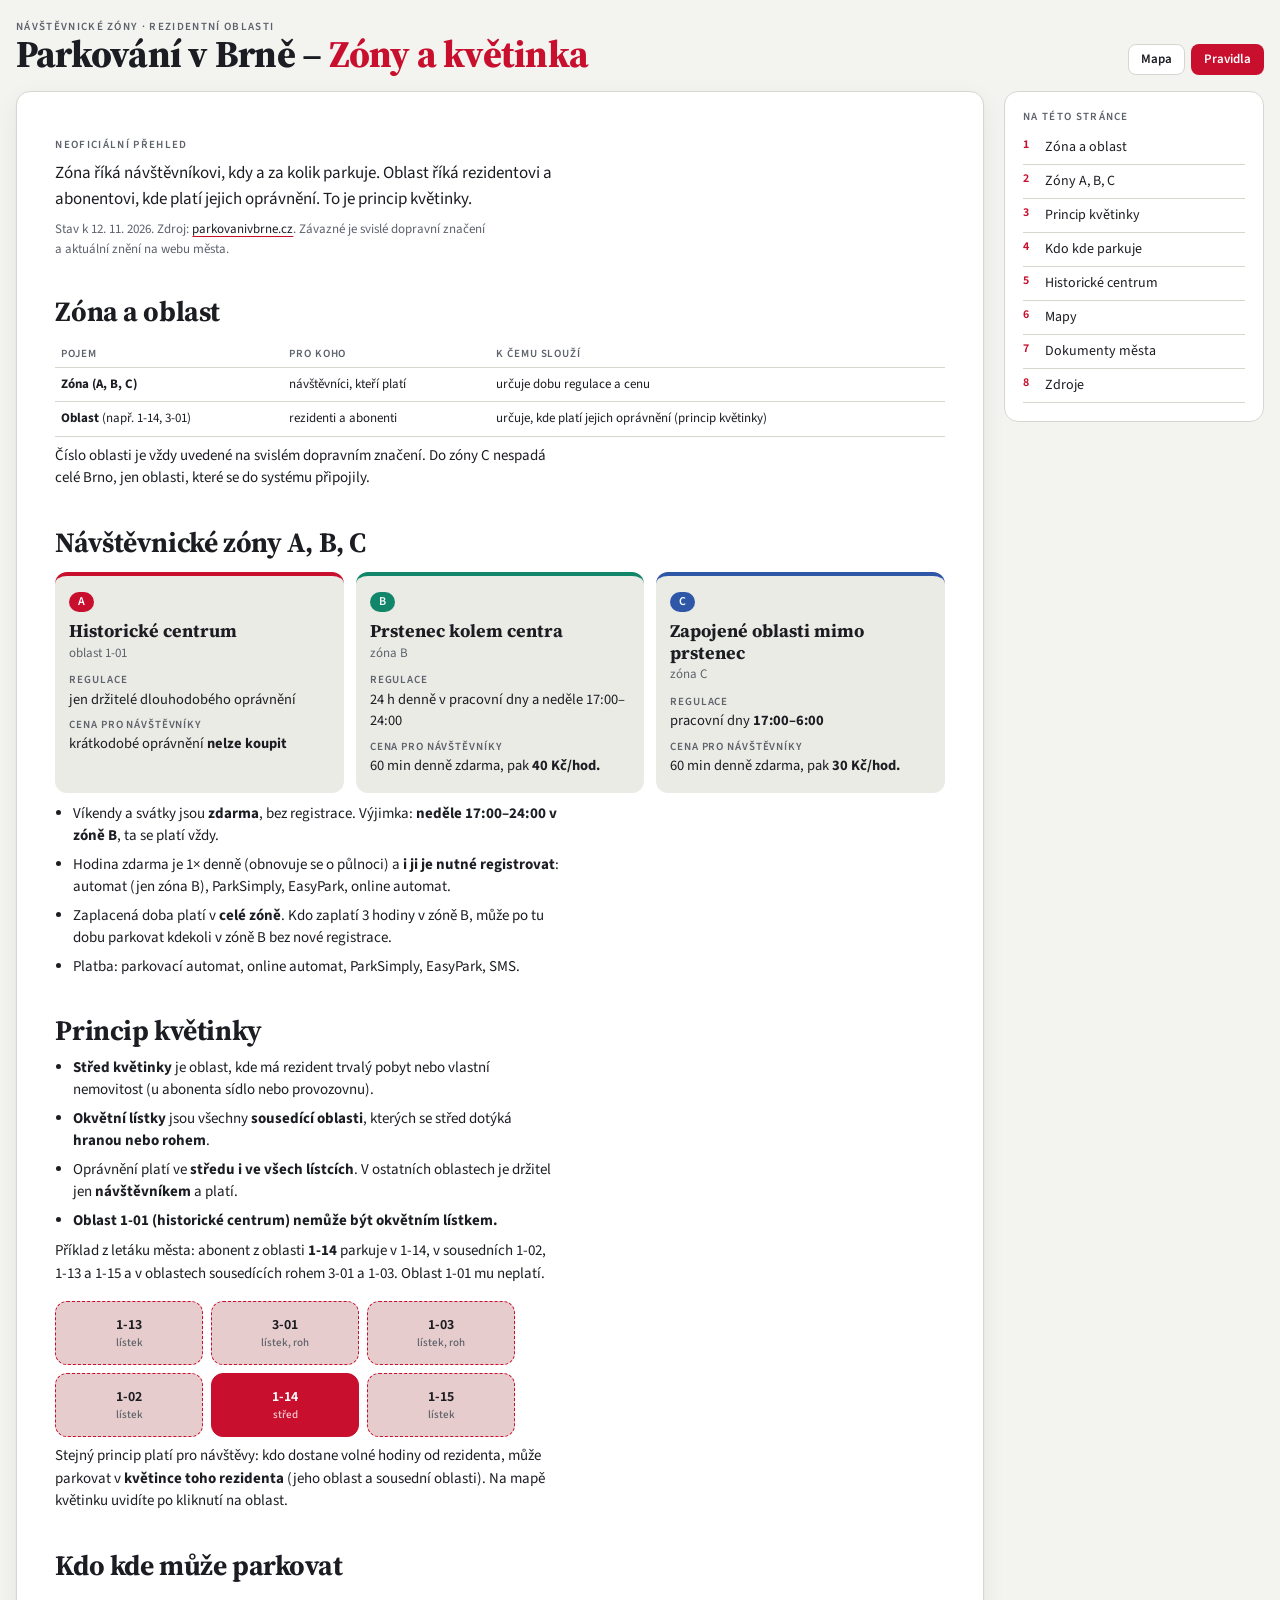
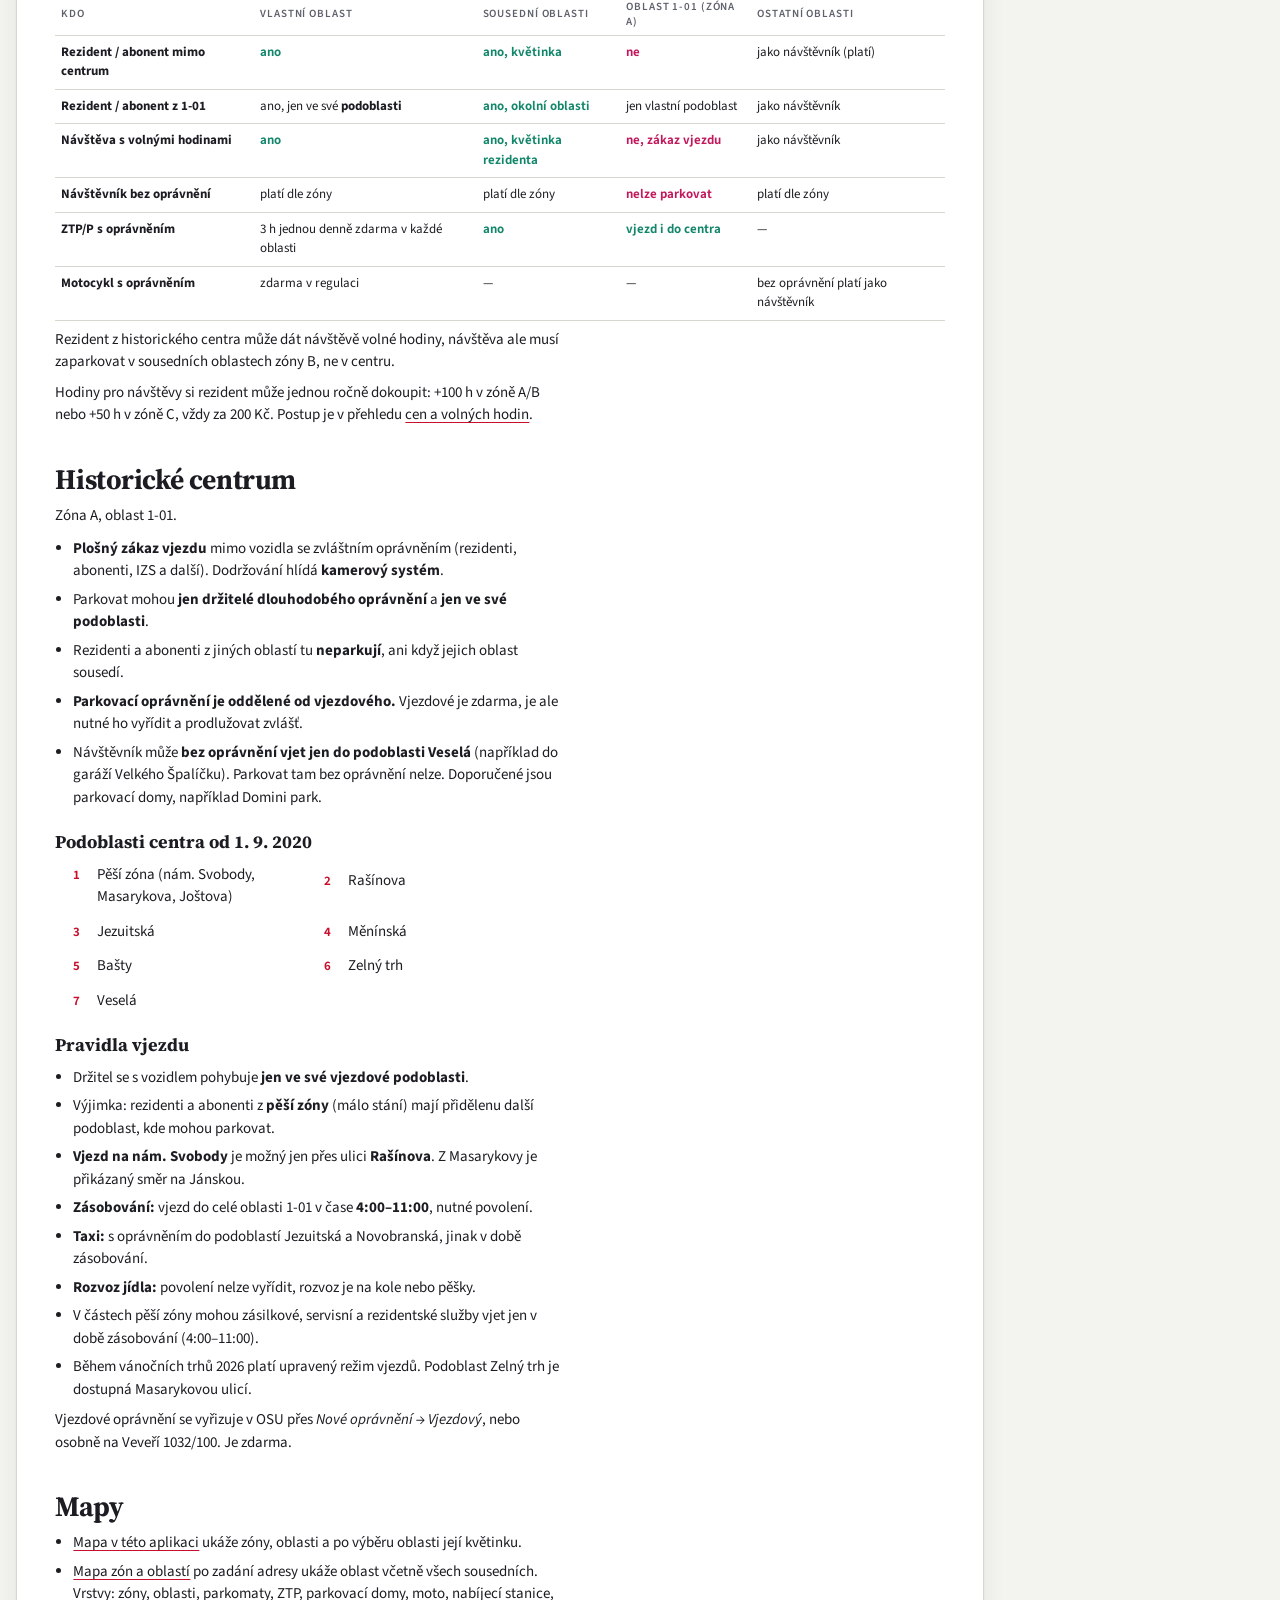
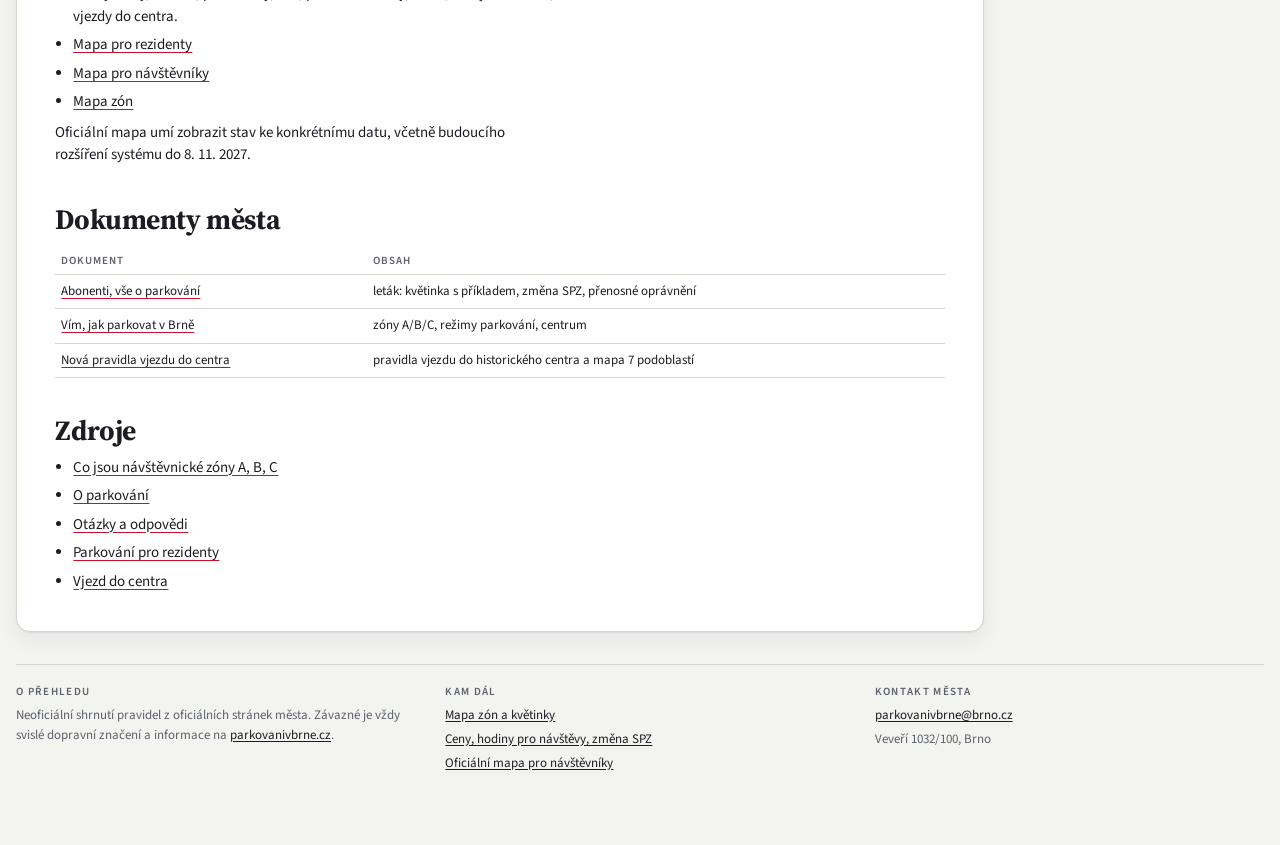
==== commit 3a0b5620: "feat: link brand title back to the map homepage Co-authored-by: Cursor <cursoragent@cursor.com>" ====
--- a/pravidla.html
+++ b/pravidla.html
@@ -17,7 +17,7 @@
     <div class="brand">
       <div>
         <div class="eyebrow">Návštěvnické zóny · rezidentní oblasti</div>
-        <h1>Zóny a <em>květinka</em></h1>
+        <h1><a class="site-title" href="index.html">Parkování v Brně</a> – <em>Zóny a květinka</em></h1>
       </div>
     </div>
     <div class="controls">
--- a/css/style.css
+++ b/css/style.css
@@ -89,6 +89,10 @@
 .eyebrow { font: 600 11px/1.2 var(--f-body); letter-spacing: .12em; text-transform: uppercase; color: var(--muted); }
 h1 { font: 800 clamp(26px, 3.4vw, 38px)/1.05 var(--f-display); margin: 2px 0 0; letter-spacing: -.02em; text-wrap: balance; }
 h1 em { font-style: normal; color: var(--accent); }
+.site-title { color: inherit; text-decoration: none; }
+a.site-title { display: inline-block; margin: 2px 0 0; font: 800 clamp(26px, 3.4vw, 38px)/1.05 var(--f-display); letter-spacing: -.02em; }
+h1 a.site-title { display: inline; margin: 0; font: inherit; letter-spacing: inherit; }
+.site-title:hover { color: var(--accent); }
 
 .seg { display: inline-flex; flex-wrap: wrap; background: var(--surface-2); border-radius: 999px; padding: 3px; gap: 2px; }
 .seg button { border: 0; background: transparent; color: var(--muted); font: 600 13px/1 var(--f-body); padding: 8px 14px; border-radius: 999px; cursor: pointer; }
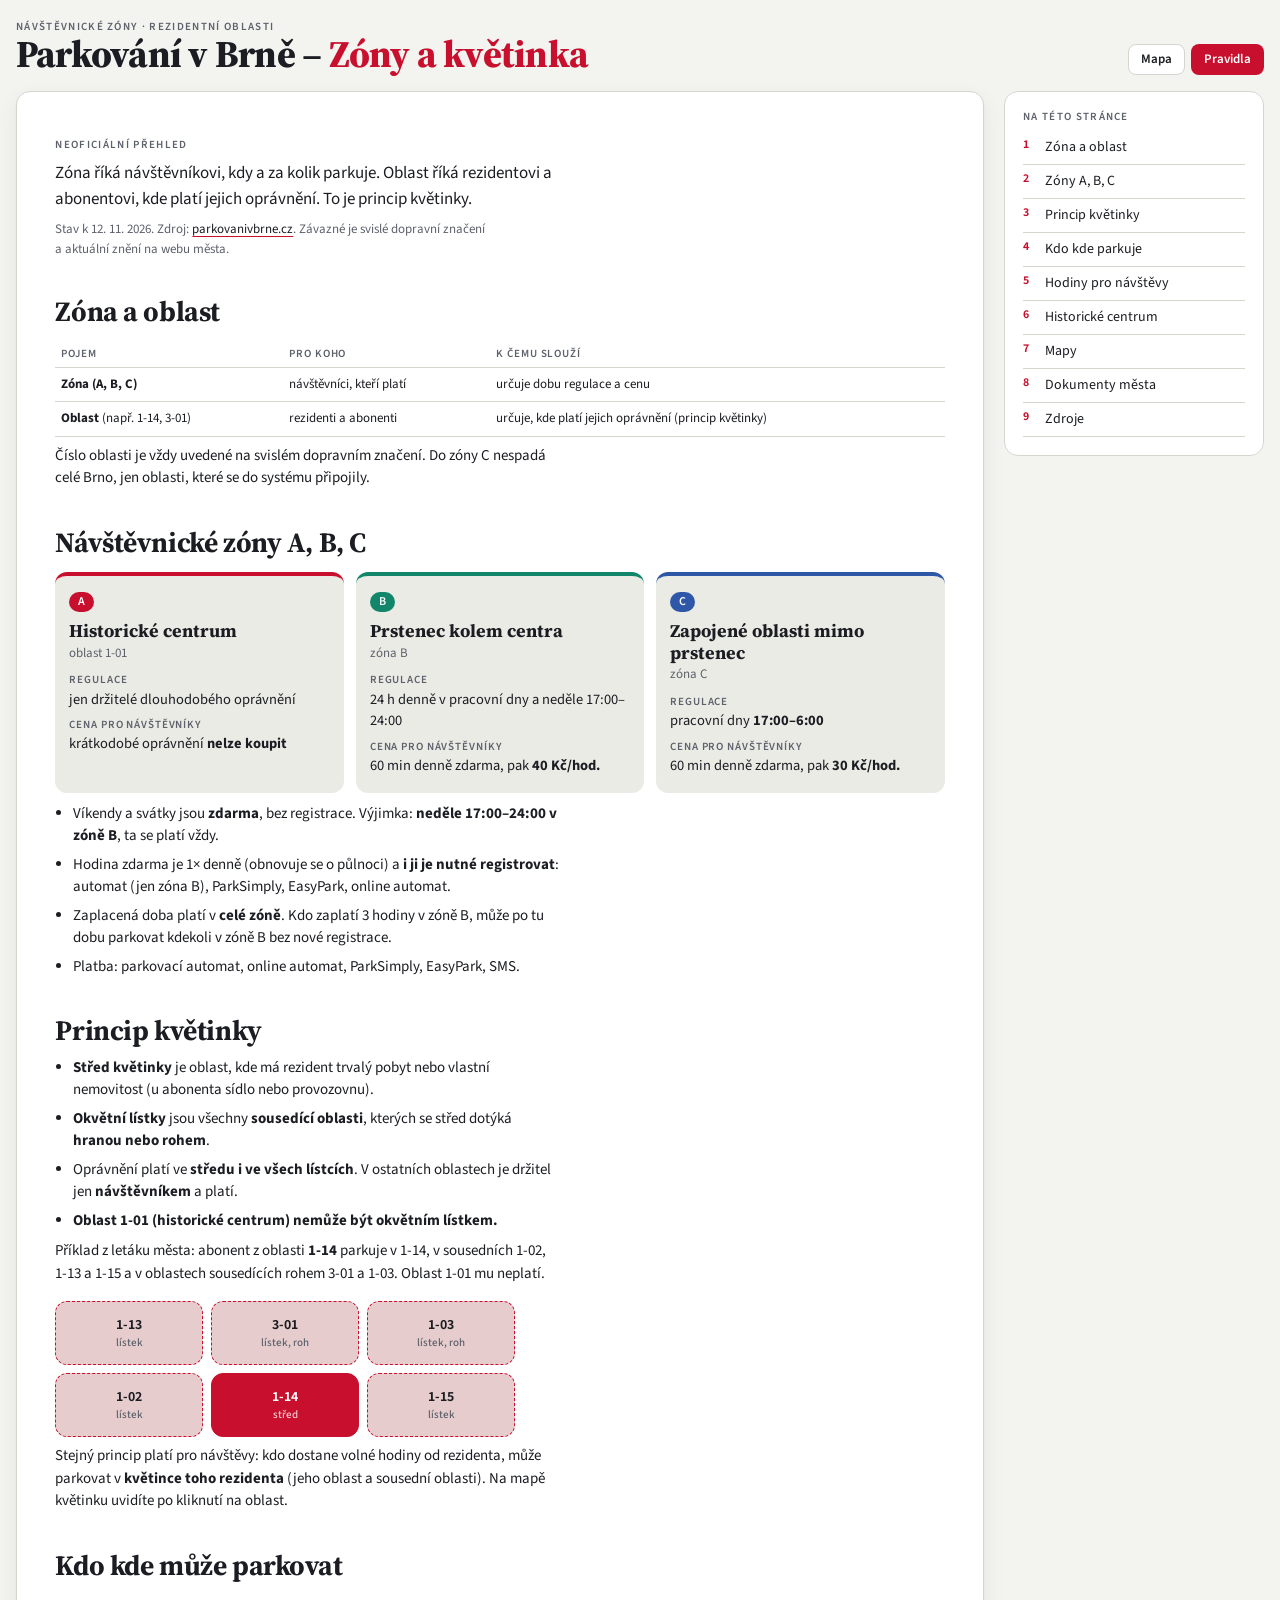
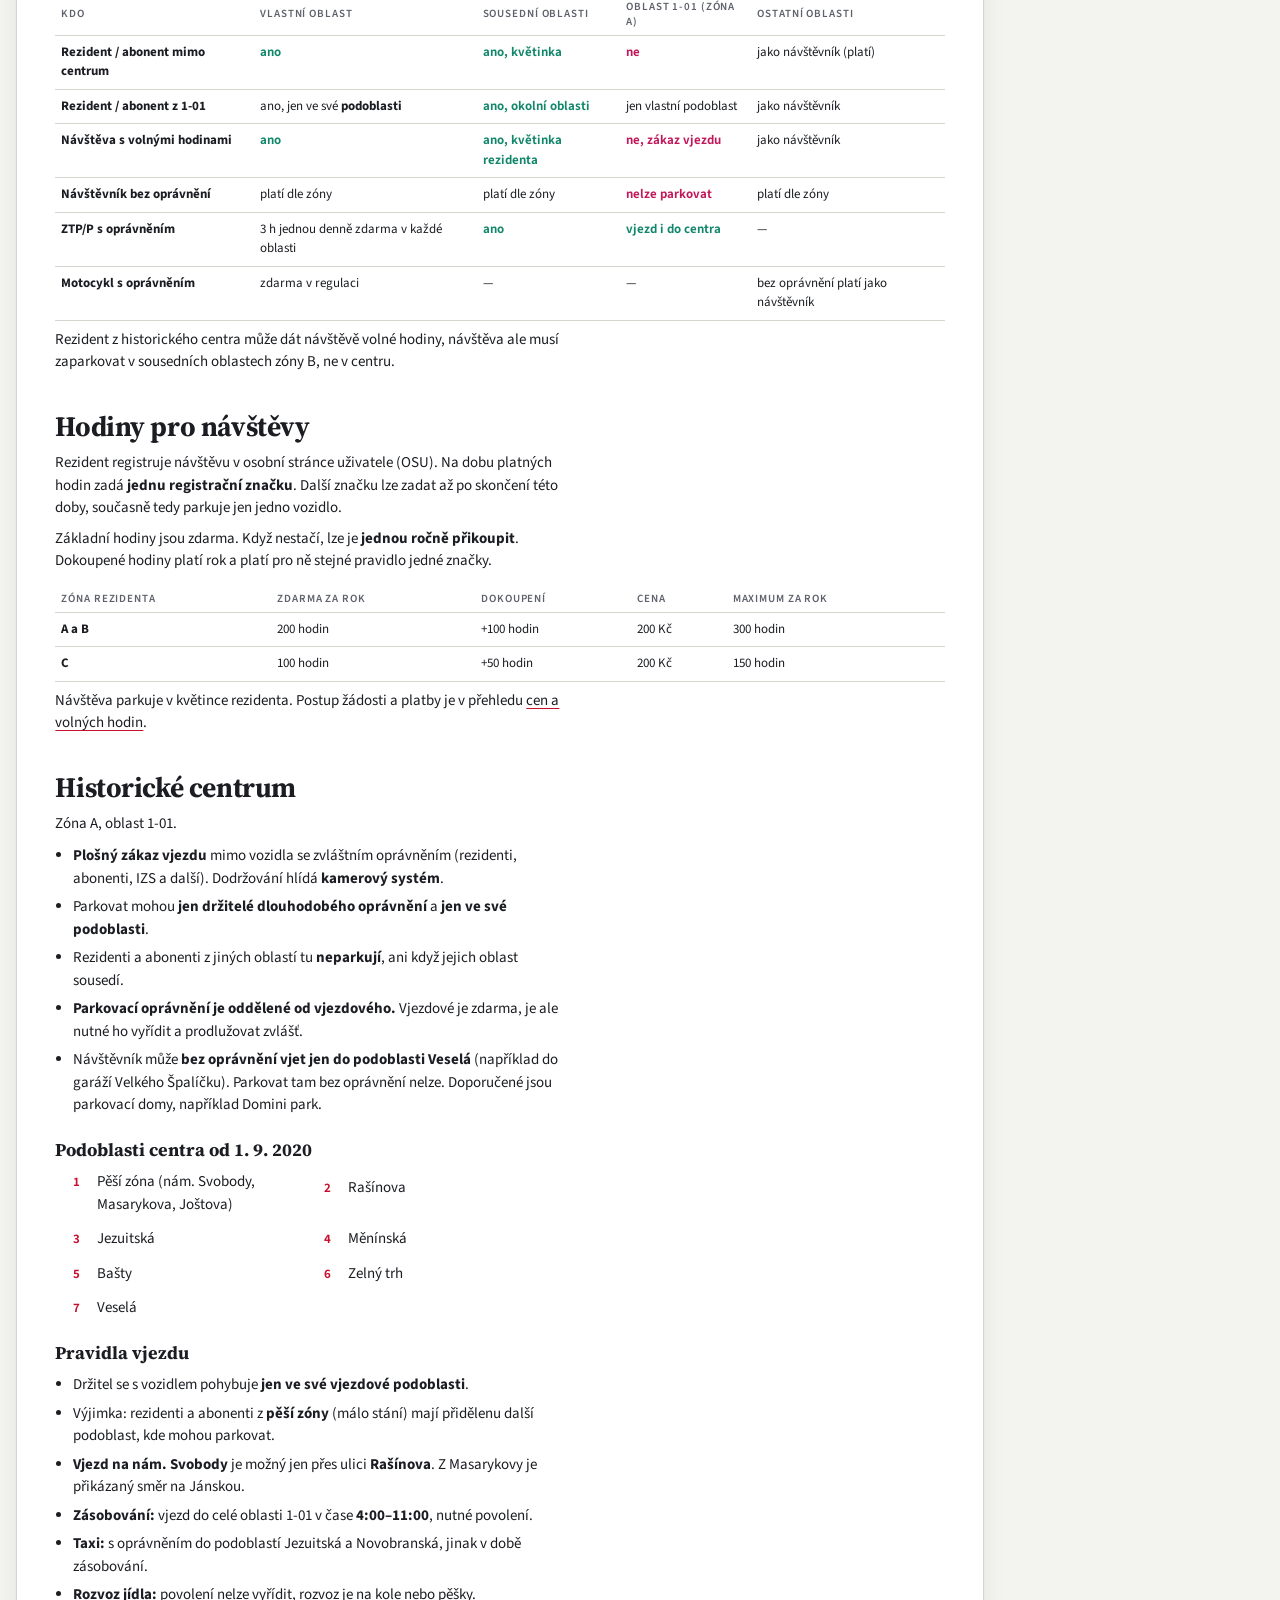
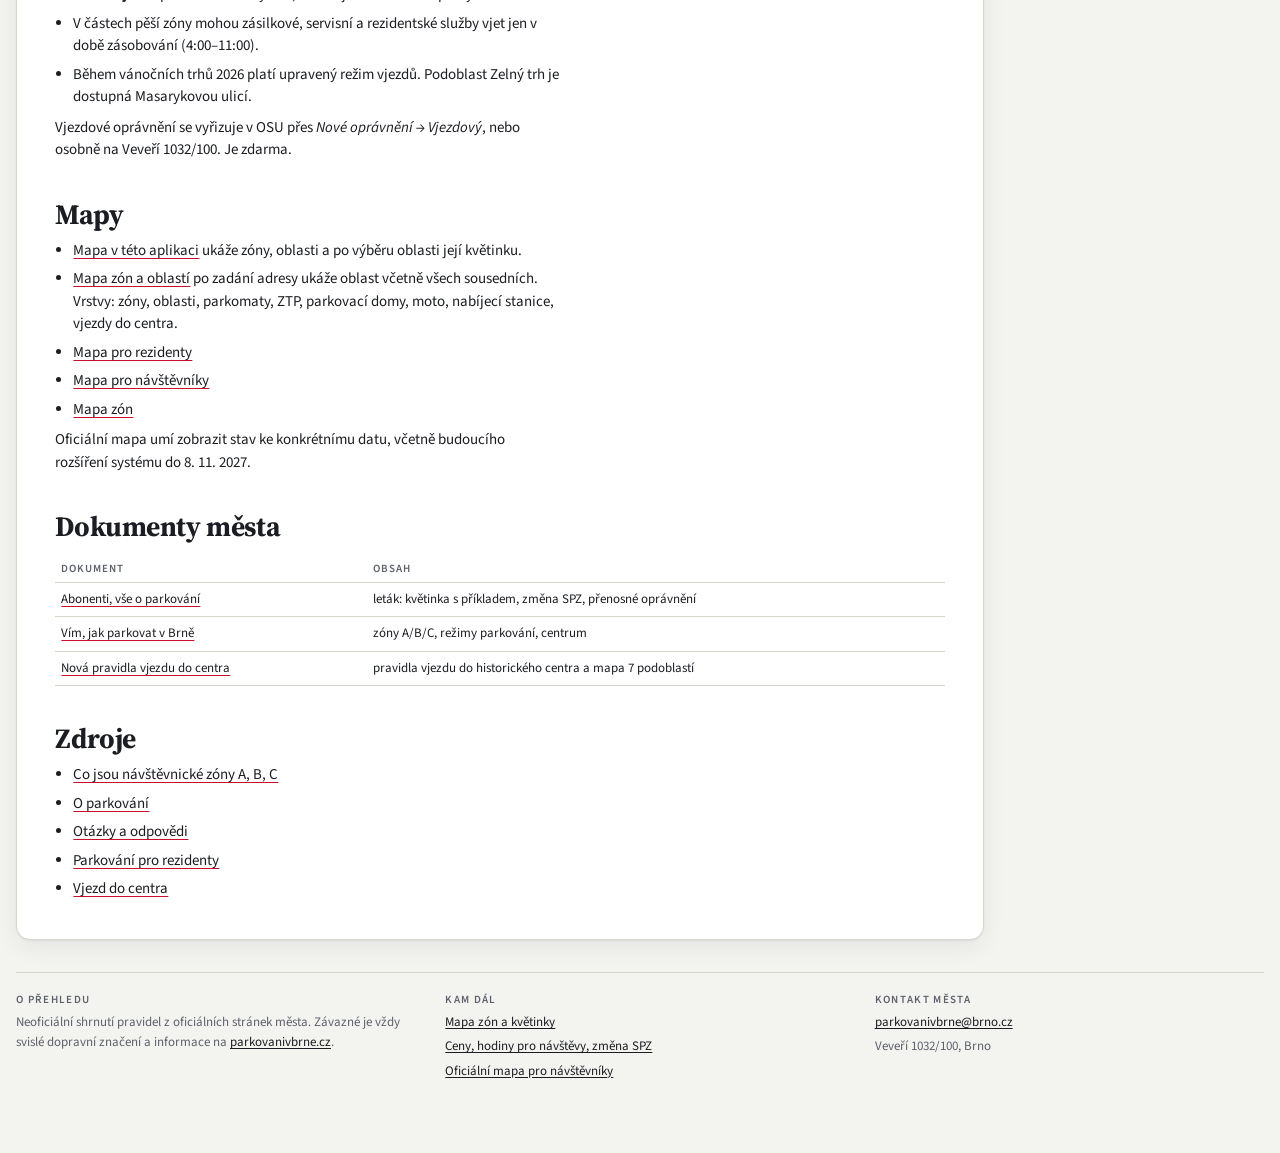
==== commit 37fc5255: "docs: explain one visitor plate and the hour top-up table A resident can register a single plate for" ====
--- a/pravidla.html
+++ b/pravidla.html
@@ -172,7 +172,40 @@
         </table>
       </div>
       <p>Rezident z historického centra může dát návštěvě volné hodiny, návštěva ale musí zaparkovat v sousedních oblastech zóny B, ne v centru.</p>
-      <p>Hodiny pro návštěvy si rezident může jednou ročně dokoupit: +100 h v zóně A/B nebo +50 h v zóně C, vždy za 200 Kč. Postup je v přehledu <a href="README.md">cen a volných hodin</a>.</p>
+
+      <h2 id="hodiny">Hodiny pro návštěvy</h2>
+      <p>Rezident registruje návštěvu v osobní stránce uživatele (OSU). Na dobu platných hodin zadá <strong>jednu registrační značku</strong>. Další značku lze zadat až po skončení této doby, současně tedy parkuje jen jedno vozidlo.</p>
+      <p>Základní hodiny jsou zdarma. Když nestačí, lze je <strong>jednou ročně přikoupit</strong>. Dokoupené hodiny platí rok a platí pro ně stejné pravidlo jedné značky.</p>
+      <div class="tbl-wrap">
+        <table>
+          <thead>
+            <tr>
+              <th>Zóna rezidenta</th>
+              <th>Zdarma za rok</th>
+              <th>Dokoupení</th>
+              <th>Cena</th>
+              <th>Maximum za rok</th>
+            </tr>
+          </thead>
+          <tbody>
+            <tr>
+              <td><strong>A a B</strong></td>
+              <td>200 hodin</td>
+              <td>+100 hodin</td>
+              <td>200 Kč</td>
+              <td>300 hodin</td>
+            </tr>
+            <tr>
+              <td><strong>C</strong></td>
+              <td>100 hodin</td>
+              <td>+50 hodin</td>
+              <td>200 Kč</td>
+              <td>150 hodin</td>
+            </tr>
+          </tbody>
+        </table>
+      </div>
+      <p>Návštěva parkuje v květince rezidenta. Postup žádosti a platby je v přehledu <a href="README.md#dokoupení-dalších-hodin">cen a volných hodin</a>.</p>
 
       <h2 id="centrum">Historické centrum</h2>
       <p>Zóna A, oblast 1-01.</p>
@@ -259,6 +292,7 @@
           <li><a href="#zony">Zóny A, B, C</a></li>
           <li><a href="#kvetinka">Princip květinky</a></li>
           <li><a href="#kdo">Kdo kde parkuje</a></li>
+          <li><a href="#hodiny">Hodiny pro návštěvy</a></li>
           <li><a href="#centrum">Historické centrum</a></li>
           <li><a href="#mapy">Mapy</a></li>
           <li><a href="#dokumenty">Dokumenty města</a></li>
--- a/css/style.css
+++ b/css/style.css
@@ -118,10 +118,10 @@
 .crumbs button:hover { text-decoration-color: var(--accent); }
 .crumbs span.cur { font-weight: 600; color: var(--fg); }
 
-.mapbox { position: relative; }
-#map { display: block; width: 100%; height: min(72vh, 760px); min-height: 380px; touch-action: none; cursor: grab; user-select: none; -webkit-user-select: none; }
+.mapbox { position: relative; contain: layout paint; }
+#map { display: block; width: 100%; height: min(72vh, 760px); min-height: 380px; touch-action: none; cursor: grab; user-select: none; -webkit-user-select: none; background: var(--m-bg); }
+#world { transform-box: view-box; transform-origin: 0 0; will-change: transform; }
 #map.drag { cursor: grabbing; }
-#bg { fill: var(--m-bg); }
 .zoom { position: absolute; right: 12px; bottom: 12px; display: flex; flex-direction: column; gap: 4px; }
 .zoom button { width: 34px; height: 34px; border-radius: 8px; border: 1px solid var(--line); background: var(--surface); color: var(--fg); font: 600 18px/1 var(--f-body); cursor: pointer; box-shadow: var(--shadow); display: inline-flex; align-items: center; justify-content: center; padding: 0; }
 .zoom button:hover { border-color: var(--accent); }
@@ -138,7 +138,7 @@
 }
 .loc-acc { fill: color-mix(in srgb, var(--accent) 18%, transparent); stroke: var(--accent); stroke-opacity: .45; pointer-events: none; }
 .loc-dot { fill: var(--accent); stroke: var(--surface); pointer-events: none; }
-.loc-pulse { fill: none; stroke: var(--accent); stroke-opacity: .55; pointer-events: none; }
+.loc-pulse { fill: none; stroke: var(--accent); stroke-opacity: .55; pointer-events: none; will-change: opacity; }
 @media (prefers-reduced-motion: no-preference) {
   .loc-pulse { animation: loc-pulse 1.8s ease-out infinite; }
   .zoom button.locating svg { animation: loc-spin 1s linear infinite; }
@@ -161,6 +161,8 @@
 
 /* ---------- vrstvy SVG ---------- */
 #world path, #world text { vector-effect: none; }
+#g-base, #g-roads, #g-rail, #g-places { pointer-events: none; }
+#g-roads, #g-rail { shape-rendering: optimizeSpeed; }
 .m-wood { fill: var(--m-wood); fill-rule: evenodd; }
 .m-park { fill: var(--m-park); fill-rule: evenodd; }
 .m-water { fill: var(--m-water); fill-rule: evenodd; }
@@ -185,7 +187,6 @@
   stroke-linejoin: round;
   cursor: pointer;
   pointer-events: all;
-  transition: opacity .2s;
 }
 .area.planned { fill: url(#hatch); stroke-dasharray: calc(var(--px, 10) * 6px) calc(var(--px, 10) * 4px); }
 .area:hover { stroke: var(--fg); stroke-width: calc(var(--px, 10) * 1.6px); }
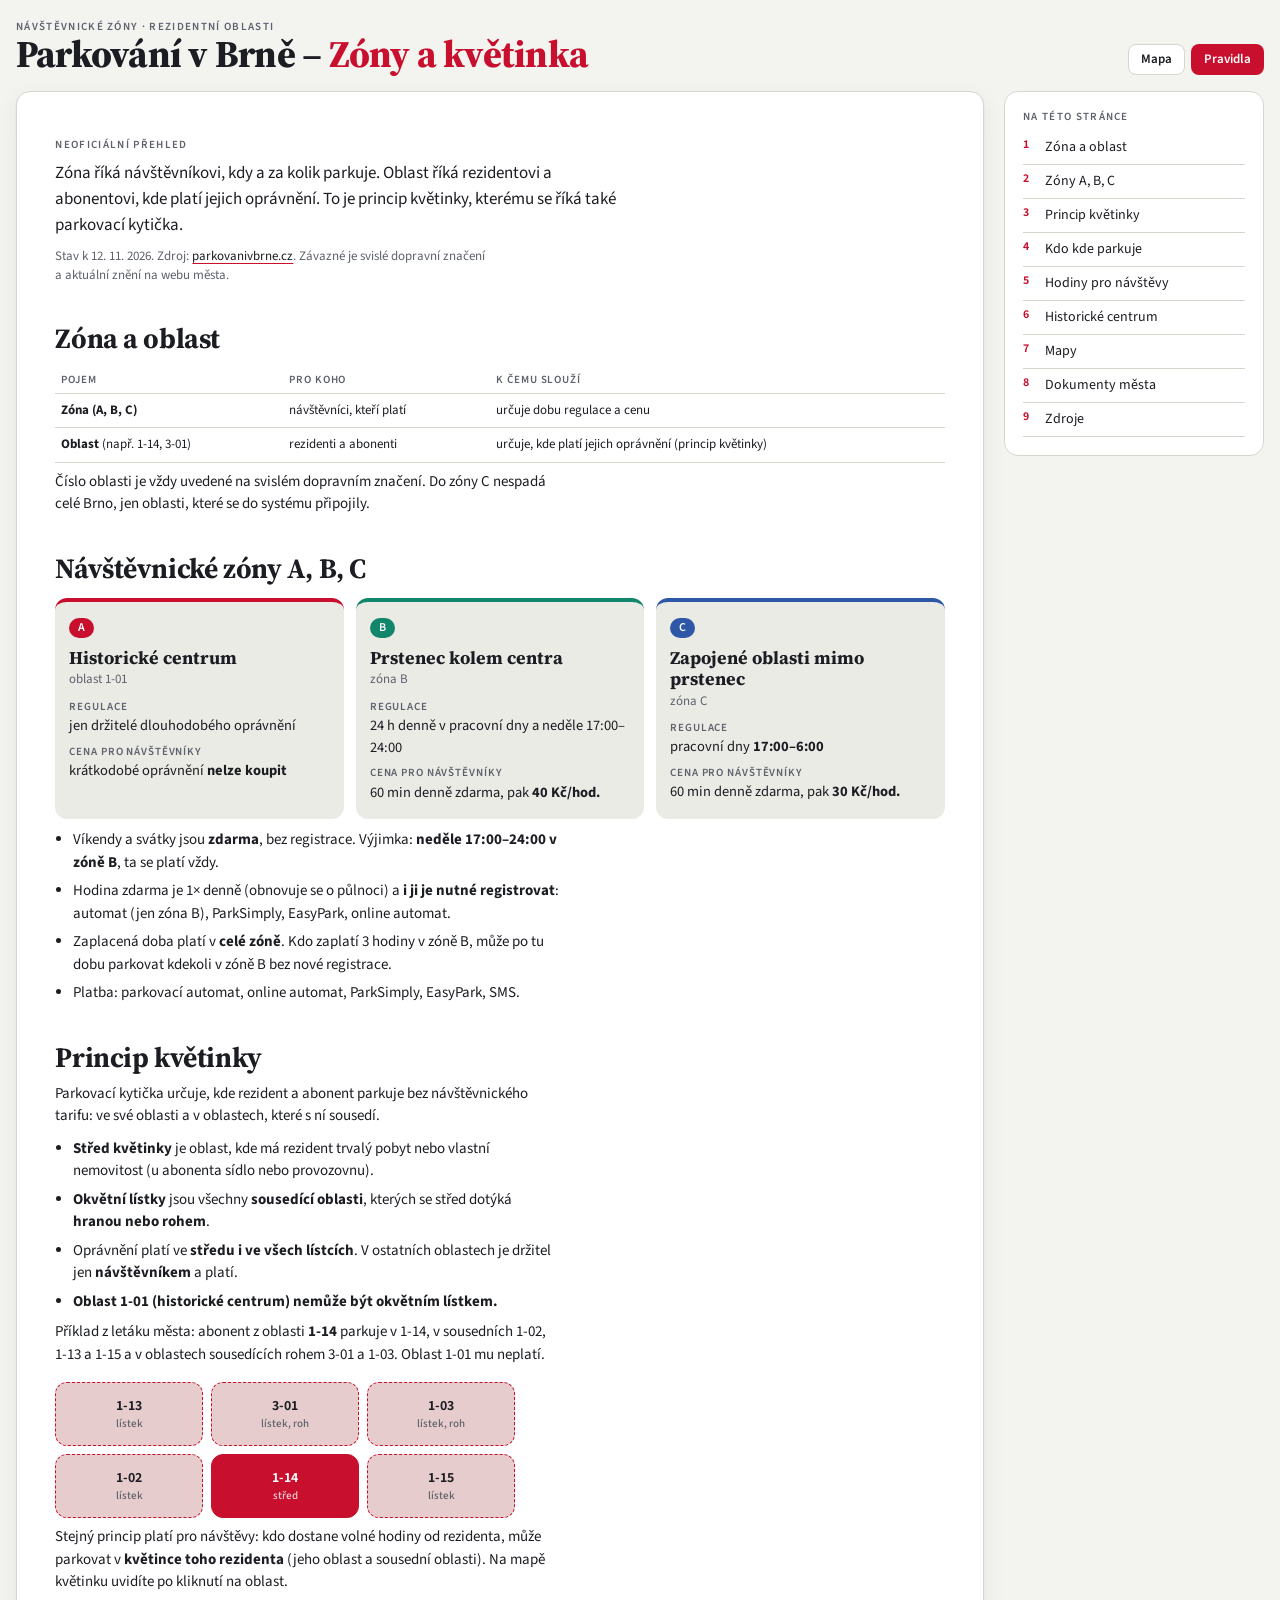
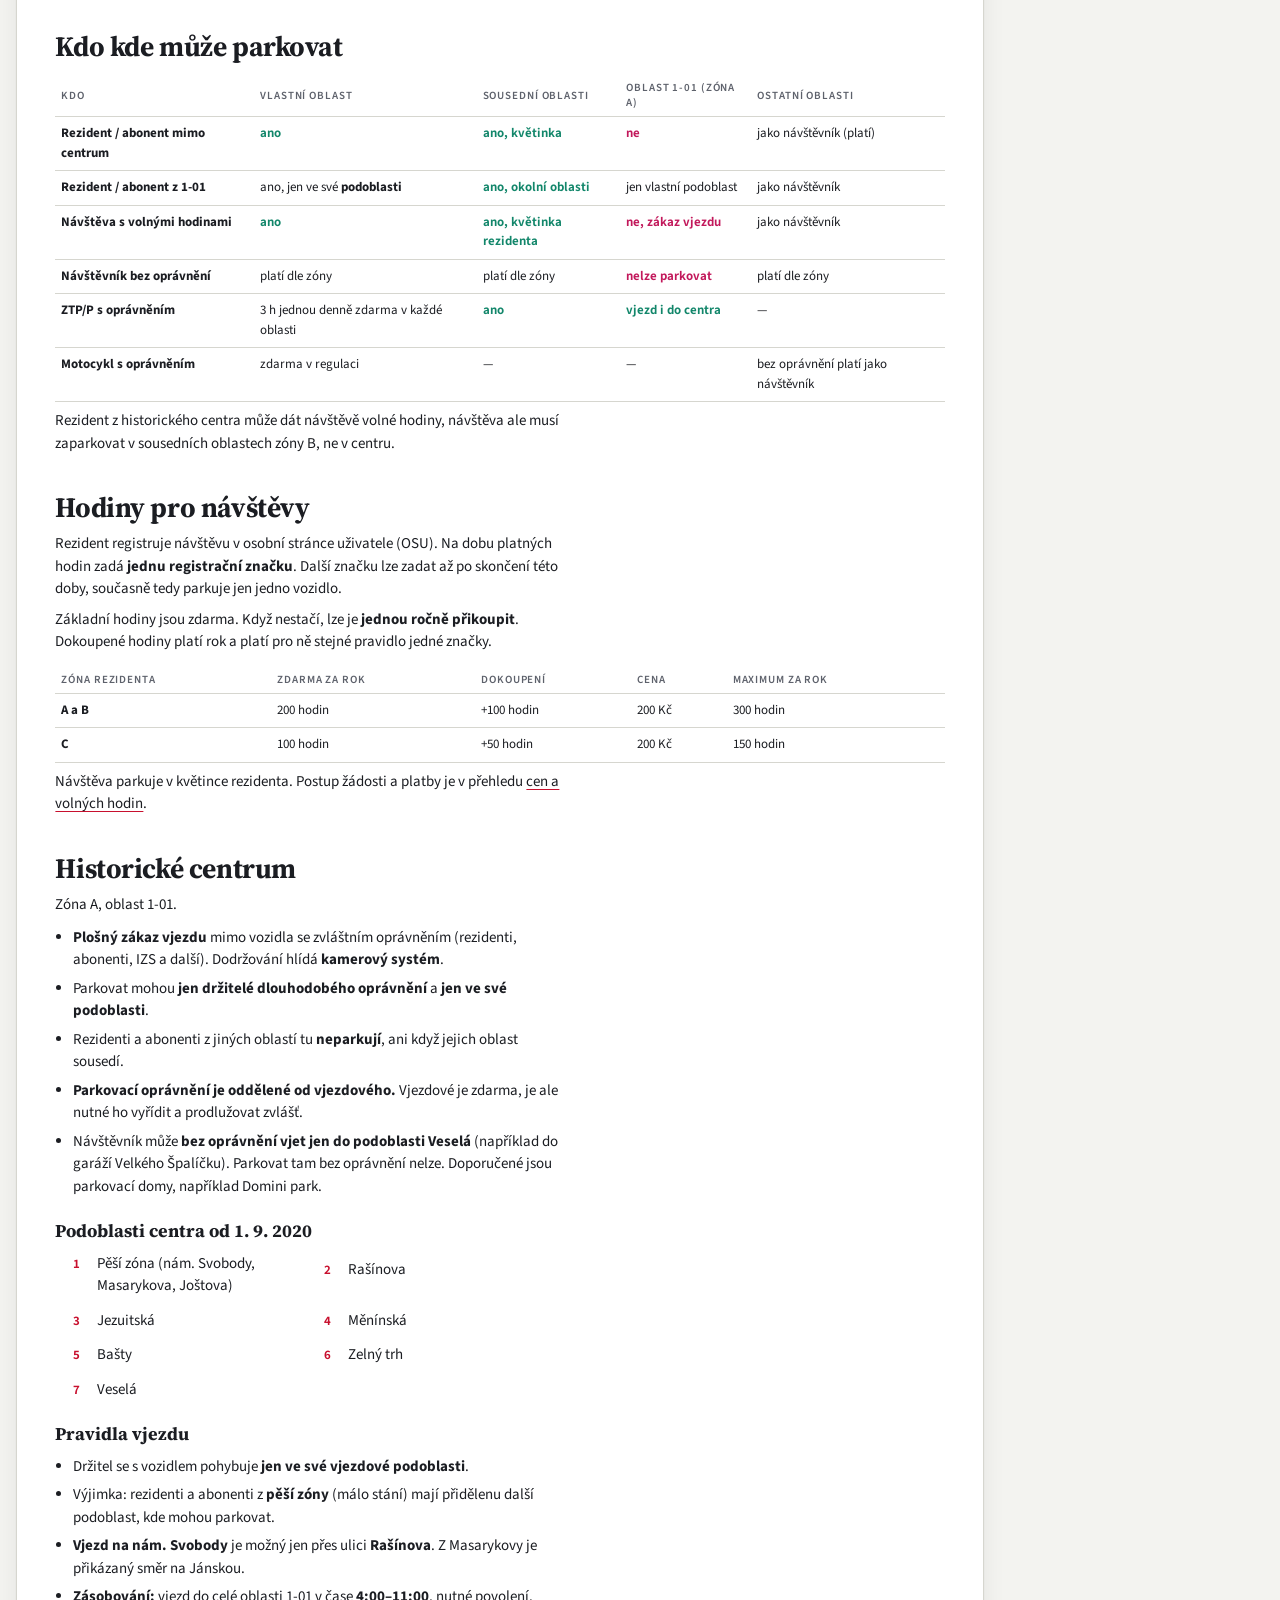
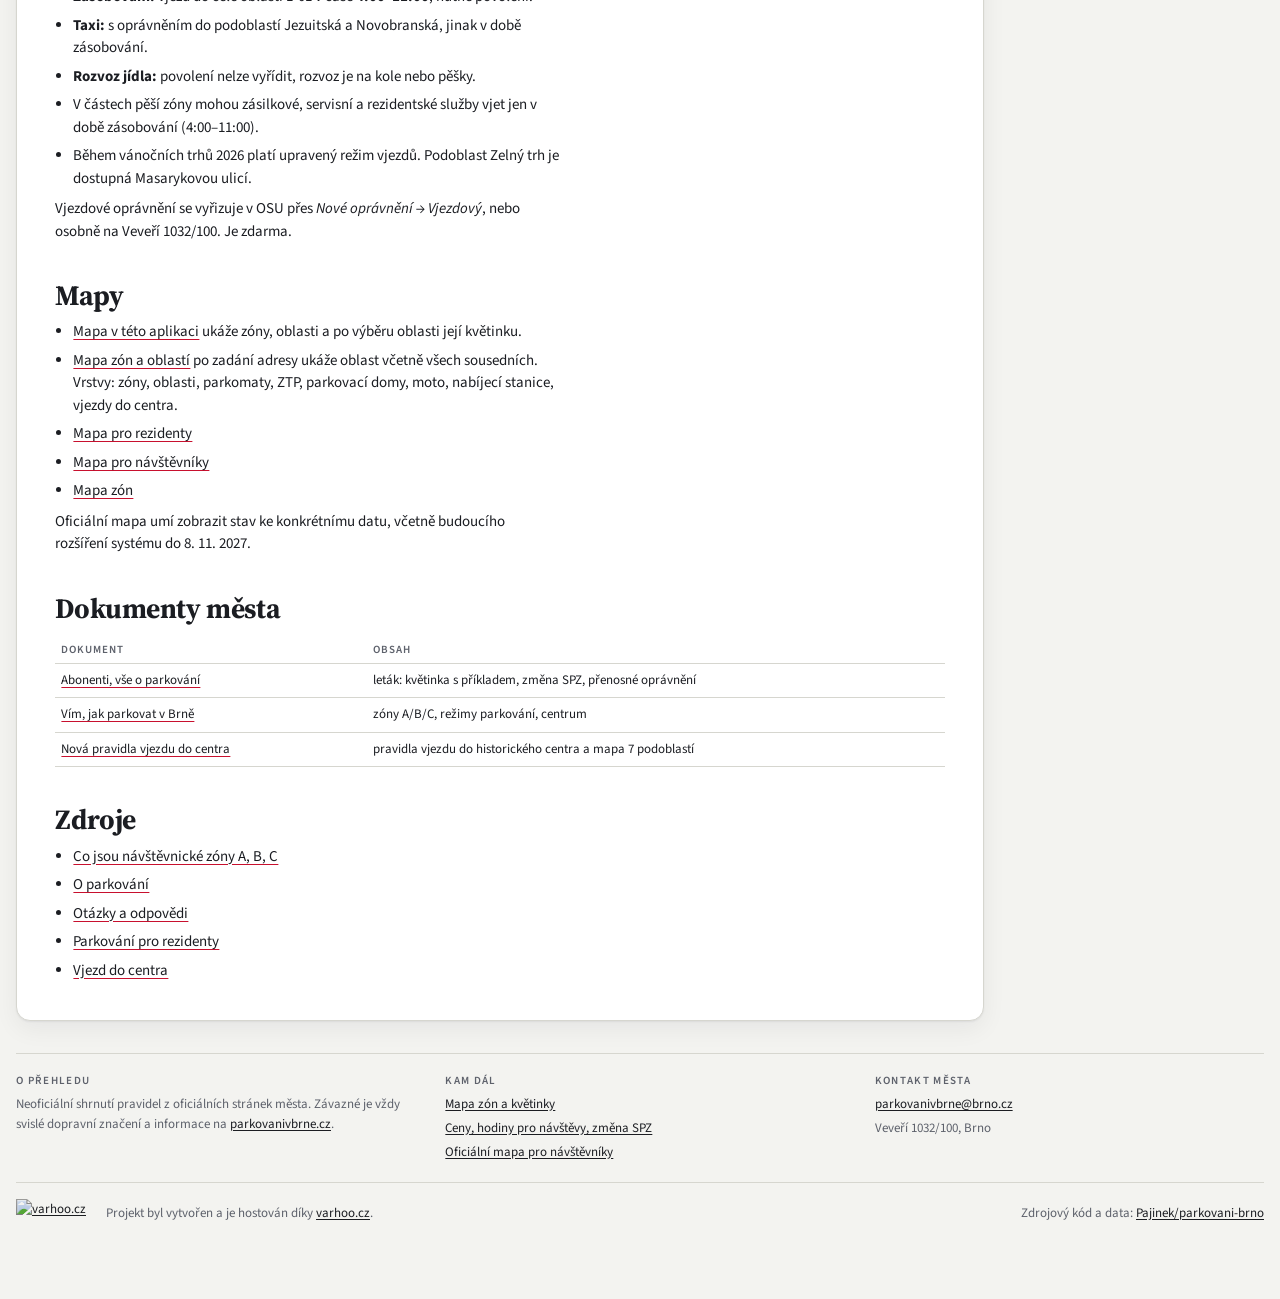
==== commit c578fa2a: "feat: add search metadata and name the parking flower Describe the resident parking flower on the pa" ====
--- a/pravidla.html
+++ b/pravidla.html
@@ -3,12 +3,61 @@
 <head>
   <meta charset="utf-8">
   <meta name="viewport" content="width=device-width, initial-scale=1, viewport-fit=cover">
-  <title>Parkování v Brně: zóny a květinka</title>
-  <meta name="description" content="Kdo kde může v Brně parkovat: návštěvnické zóny A, B, C, princip květinky a vjezd do historického centra.">
+  <title>Pravidla parkování v Brně: zóny A, B, C a parkovací kytička</title>
+  <meta name="description" content="Kdo kde může v Brně parkovat. Návštěvnické zóny A, B a C, parkovací kytička pro rezidenty a vjezd do historického centra.">
+  <meta name="robots" content="index, follow, max-image-preview:large">
+  <meta name="author" content="varhoo.cz">
+  <link rel="canonical" href="https://parkovanivbrne.varhoo.cz/pravidla.html">
+  <meta property="og:type" content="article">
+  <meta property="og:locale" content="cs_CZ">
+  <meta property="og:site_name" content="Parkování v Brně">
+  <meta property="og:title" content="Pravidla parkování v Brně: zóny A, B, C a parkovací kytička">
+  <meta property="og:description" content="Kdo kde může v Brně parkovat. Zóny A, B a C, parkovací kytička pro rezidenty a vjezd do historického centra.">
+  <meta property="og:url" content="https://parkovanivbrne.varhoo.cz/pravidla.html">
+  <meta property="og:image" content="https://parkovanivbrne.varhoo.cz/img/og.png">
+  <meta property="og:image:type" content="image/png">
+  <meta property="og:image:width" content="1200">
+  <meta property="og:image:height" content="630">
+  <meta property="og:image:alt" content="Parkování v Brně: interaktivní mapa zón A, B, C a parkovacích kytiček pro rezidenty.">
+  <meta name="twitter:card" content="summary_large_image">
+  <meta name="twitter:title" content="Pravidla parkování v Brně: zóny A, B, C a parkovací kytička">
+  <meta name="twitter:description" content="Kdo kde může v Brně parkovat. Zóny A, B a C, parkovací kytička pro rezidenty a vjezd do historického centra.">
+  <meta name="twitter:image" content="https://parkovanivbrne.varhoo.cz/img/og.png">
+  <meta name="twitter:image:alt" content="Parkování v Brně: interaktivní mapa zón A, B, C a parkovacích kytiček pro rezidenty.">
   <meta name="theme-color" content="#c8102e">
+  <link rel="icon" href="img/favicon.svg" type="image/svg+xml">
+  <script type="application/ld+json">
+  {
+    "@context": "https://schema.org",
+    "@graph": [
+      {
+        "@type": "WebPage",
+        "@id": "https://parkovanivbrne.varhoo.cz/pravidla.html#webpage",
+        "url": "https://parkovanivbrne.varhoo.cz/pravidla.html",
+        "name": "Pravidla parkování v Brně: zóny A, B, C a parkovací kytička",
+        "description": "Kdo kde může v Brně parkovat. Návštěvnické zóny A, B a C, parkovací kytička pro rezidenty a vjezd do historického centra.",
+        "inLanguage": "cs",
+        "isPartOf": { "@id": "https://parkovanivbrne.varhoo.cz/#website" },
+        "about": {
+          "@type": "Place",
+          "name": "Brno",
+          "address": { "@type": "PostalAddress", "addressLocality": "Brno", "addressCountry": "CZ" }
+        }
+      },
+      {
+        "@type": "BreadcrumbList",
+        "itemListElement": [
+          { "@type": "ListItem", "position": 1, "name": "Mapa parkování", "item": "https://parkovanivbrne.varhoo.cz/" },
+          { "@type": "ListItem", "position": 2, "name": "Pravidla", "item": "https://parkovanivbrne.varhoo.cz/pravidla.html" }
+        ]
+      }
+    ]
+  }
+  </script>
   <link rel="preconnect" href="https://fonts.googleapis.com">
   <link rel="preconnect" href="https://fonts.gstatic.com" crossorigin>
-  <link rel="stylesheet" href="https://fonts.googleapis.com/css2?family=Source+Sans+3:wght@400..700&family=Source+Serif+4:opsz,wght@8..60,700..800&display=swap">
+  <link rel="stylesheet" href="https://fonts.googleapis.com/css2?family=Source+Sans+3:wght@400..700&family=Source+Serif+4:opsz,wght@8..60,700..800&display=swap" media="print" onload="this.media='all'">
+  <noscript><link rel="stylesheet" href="https://fonts.googleapis.com/css2?family=Source+Sans+3:wght@400..700&family=Source+Serif+4:opsz,wght@8..60,700..800&display=swap"></noscript>
   <link rel="stylesheet" href="css/style.css">
 </head>
 <body>
@@ -32,7 +81,7 @@
     <article class="sheet">
       <header>
         <p class="eyebrow">Neoficiální přehled</p>
-        <p class="lead">Zóna říká návštěvníkovi, kdy a za kolik parkuje. Oblast říká rezidentovi a abonentovi, kde platí jejich oprávnění. To je princip květinky.</p>
+        <p class="lead">Zóna říká návštěvníkovi, kdy a za kolik parkuje. Oblast říká rezidentovi a abonentovi, kde platí jejich oprávnění. To je princip květinky, kterému se říká také parkovací kytička.</p>
         <p class="meta">Stav k 12. 11. 2026. Zdroj: <a href="https://www.parkovanivbrne.cz" target="_blank" rel="noopener">parkovanivbrne.cz</a>. Závazné je svislé dopravní značení a aktuální znění na webu města.</p>
       </header>
 
@@ -96,6 +145,7 @@
       </ul>
 
       <h2 id="kvetinka">Princip květinky</h2>
+      <p>Parkovací kytička určuje, kde rezident a abonent parkuje bez návštěvnického tarifu: ve své oblasti a v oblastech, které s ní sousedí.</p>
       <ul>
         <li><strong>Střed květinky</strong> je oblast, kde má rezident trvalý pobyt nebo vlastní nemovitost (u abonenta sídlo nebo provozovnu).</li>
         <li><strong>Okvětní lístky</strong> jsou všechny <strong>sousedící oblasti</strong>, kterých se střed dotýká <strong>hranou nebo rohem</strong>.</li>
@@ -324,6 +374,13 @@
         </ul>
       </section>
     </div>
+    <div class="bottom">
+      <p class="credit">
+        <a href="https://varhoo.cz" target="_blank" rel="noopener"><img src="https://www.varhoo.cz/img/logo.png" alt="varhoo.cz" width="78" height="28"></a>
+        <span>Projekt byl vytvořen a je hostován díky <a href="https://varhoo.cz" target="_blank" rel="noopener">varhoo.cz</a>.</span>
+      </p>
+      <p>Zdrojový kód a data: <a href="https://github.com/Pajinek/parkovani-brno" target="_blank" rel="noopener">Pajinek/parkovani-brno</a></p>
+    </div>
   </footer>
 </div>
 </body>
--- a/css/style.css
+++ b/css/style.css
@@ -93,6 +93,7 @@
 a.site-title { display: inline-block; margin: 2px 0 0; font: 800 clamp(26px, 3.4vw, 38px)/1.05 var(--f-display); letter-spacing: -.02em; }
 h1 a.site-title { display: inline; margin: 0; font: inherit; letter-spacing: inherit; }
 .site-title:hover { color: var(--accent); }
+.tagline { margin: 6px 0 0; max-width: 38rem; color: var(--muted); font: 500 15px/1.35 var(--f-body); }
 
 .seg { display: inline-flex; flex-wrap: wrap; background: var(--surface-2); border-radius: 999px; padding: 3px; gap: 2px; }
 .seg button { border: 0; background: transparent; color: var(--muted); font: 600 13px/1 var(--f-body); padding: 8px 14px; border-radius: 999px; cursor: pointer; }
@@ -293,6 +294,12 @@
 footer p { margin: 0 0 8px; }
 footer ul { margin: 0; padding: 0; list-style: none; }
 footer li + li { margin-top: 4px; }
+footer .bottom { display: flex; flex-wrap: wrap; align-items: center; justify-content: space-between; gap: 12px 24px; margin-top: 20px; padding-top: 16px; border-top: 1px solid var(--line); }
+footer .bottom p { margin: 0; }
+footer .credit { display: flex; align-items: center; gap: 12px; margin: 0; }
+footer .credit img { display: block; height: 28px; width: auto; mix-blend-mode: multiply; }
+@media (prefers-color-scheme: dark) { :root:not([data-theme="light"]) footer .credit img { filter: invert(1) hue-rotate(180deg); mix-blend-mode: screen; } }
+:root[data-theme="dark"] footer .credit img { filter: invert(1) hue-rotate(180deg); mix-blend-mode: screen; }
 @media (max-width: 900px) { footer .cols { grid-template-columns: 1fr; gap: 16px; } }
 @media (max-width: 520px) { .stats { grid-template-columns: repeat(2, minmax(0, 1fr)); } #map { height: 62vh; } }
 @media (prefers-reduced-motion: reduce) { * { transition: none !important; } }
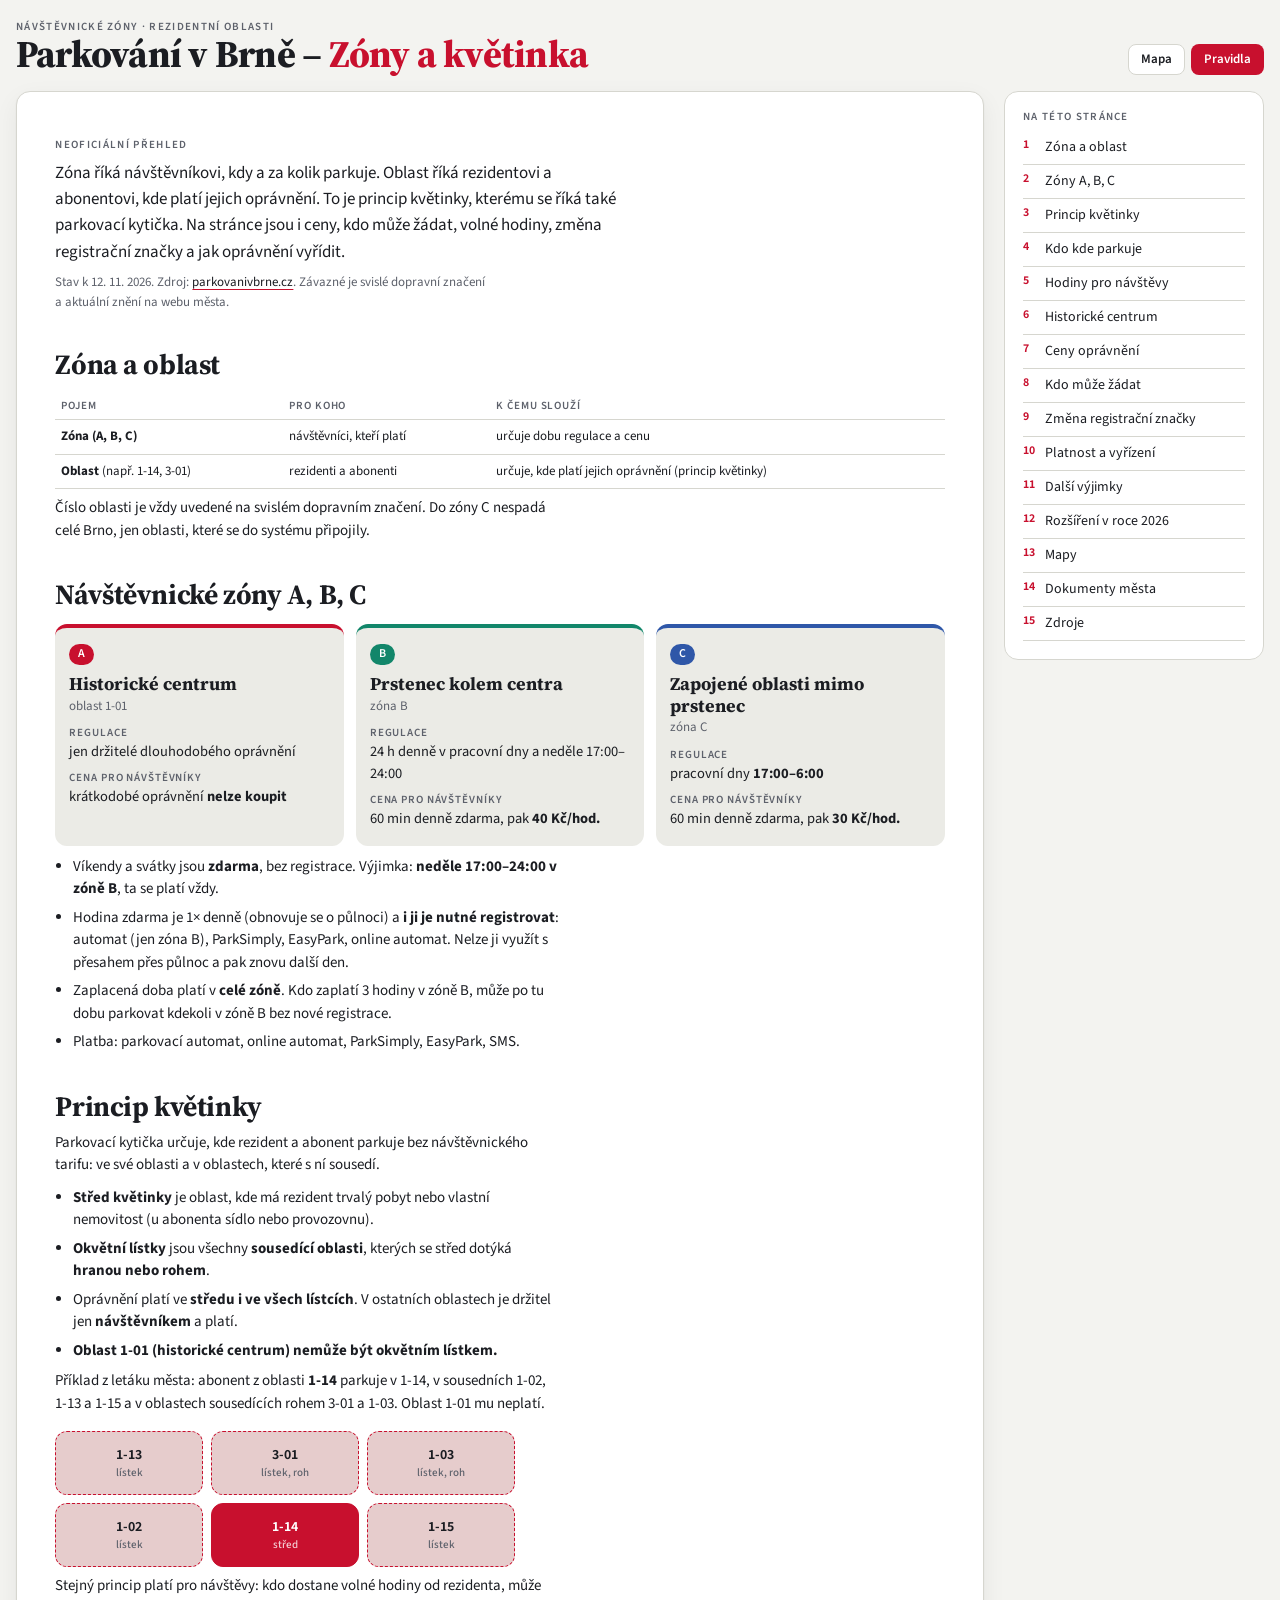
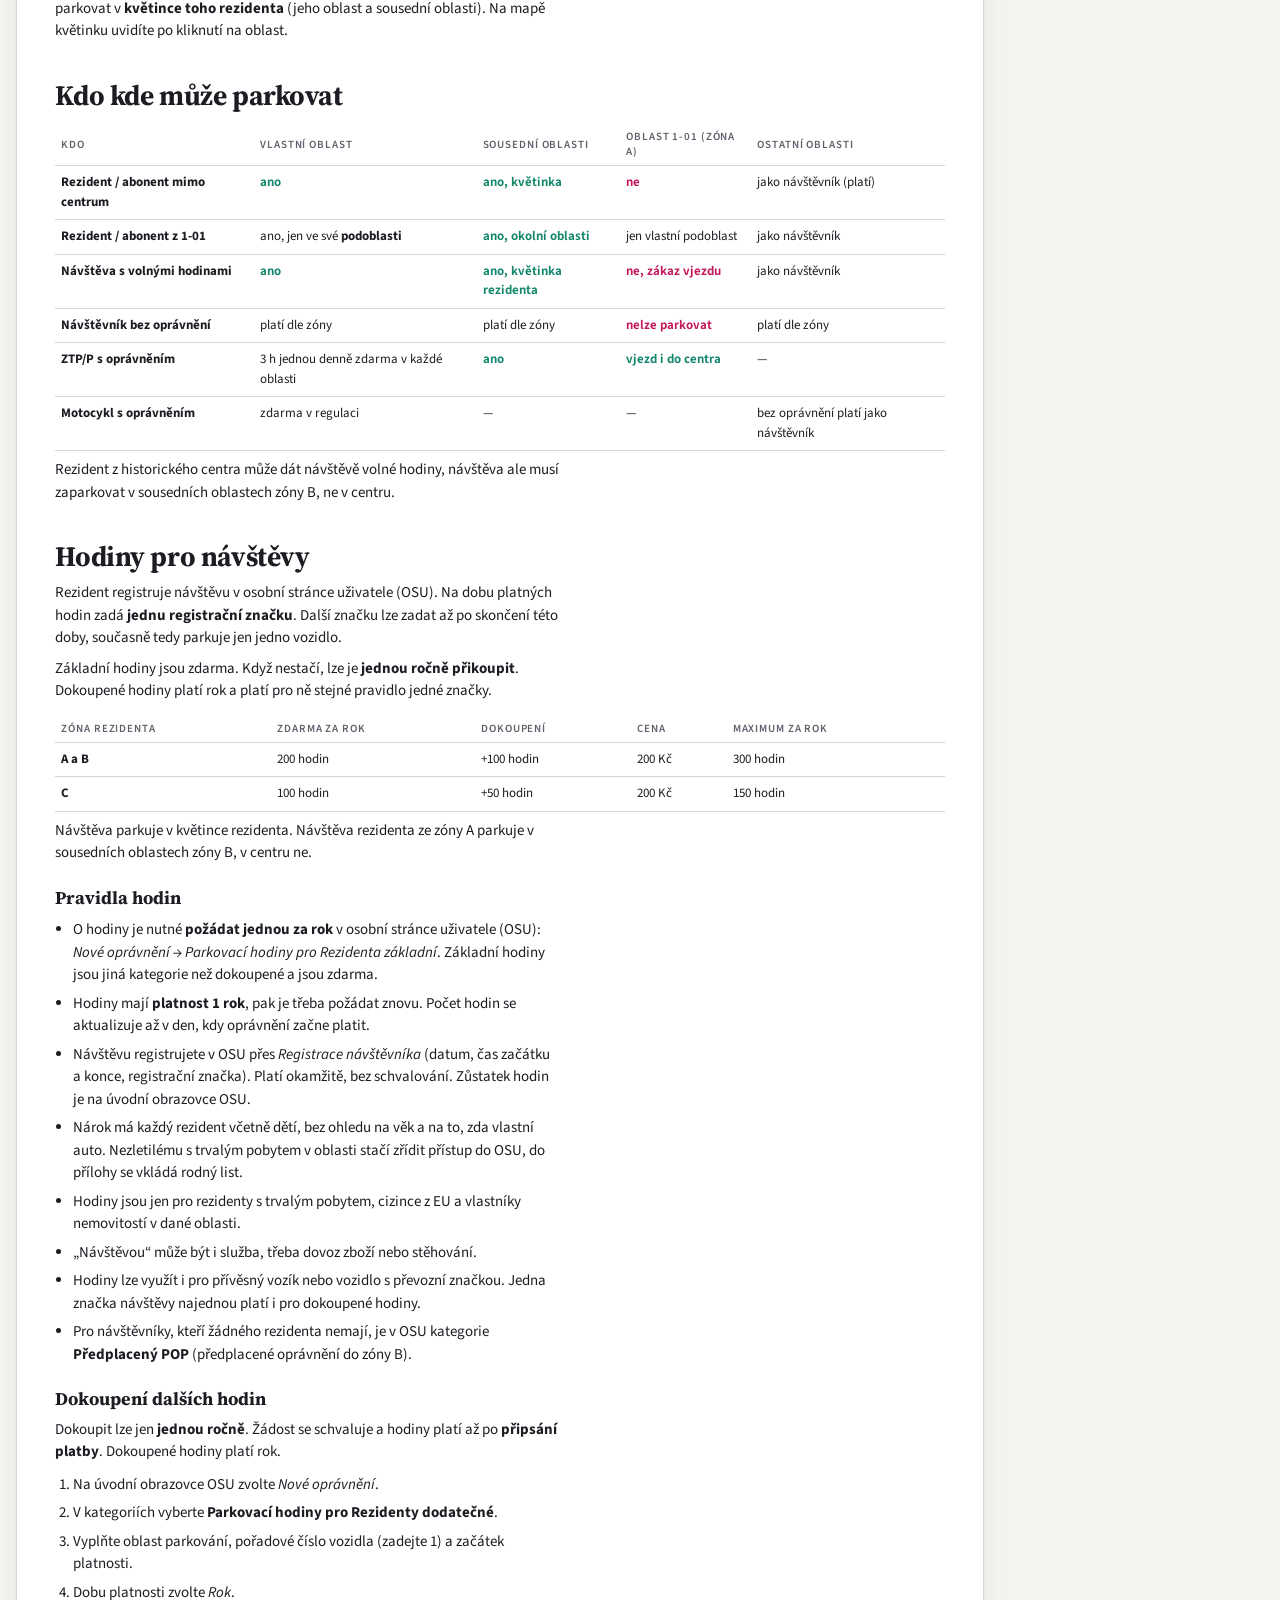
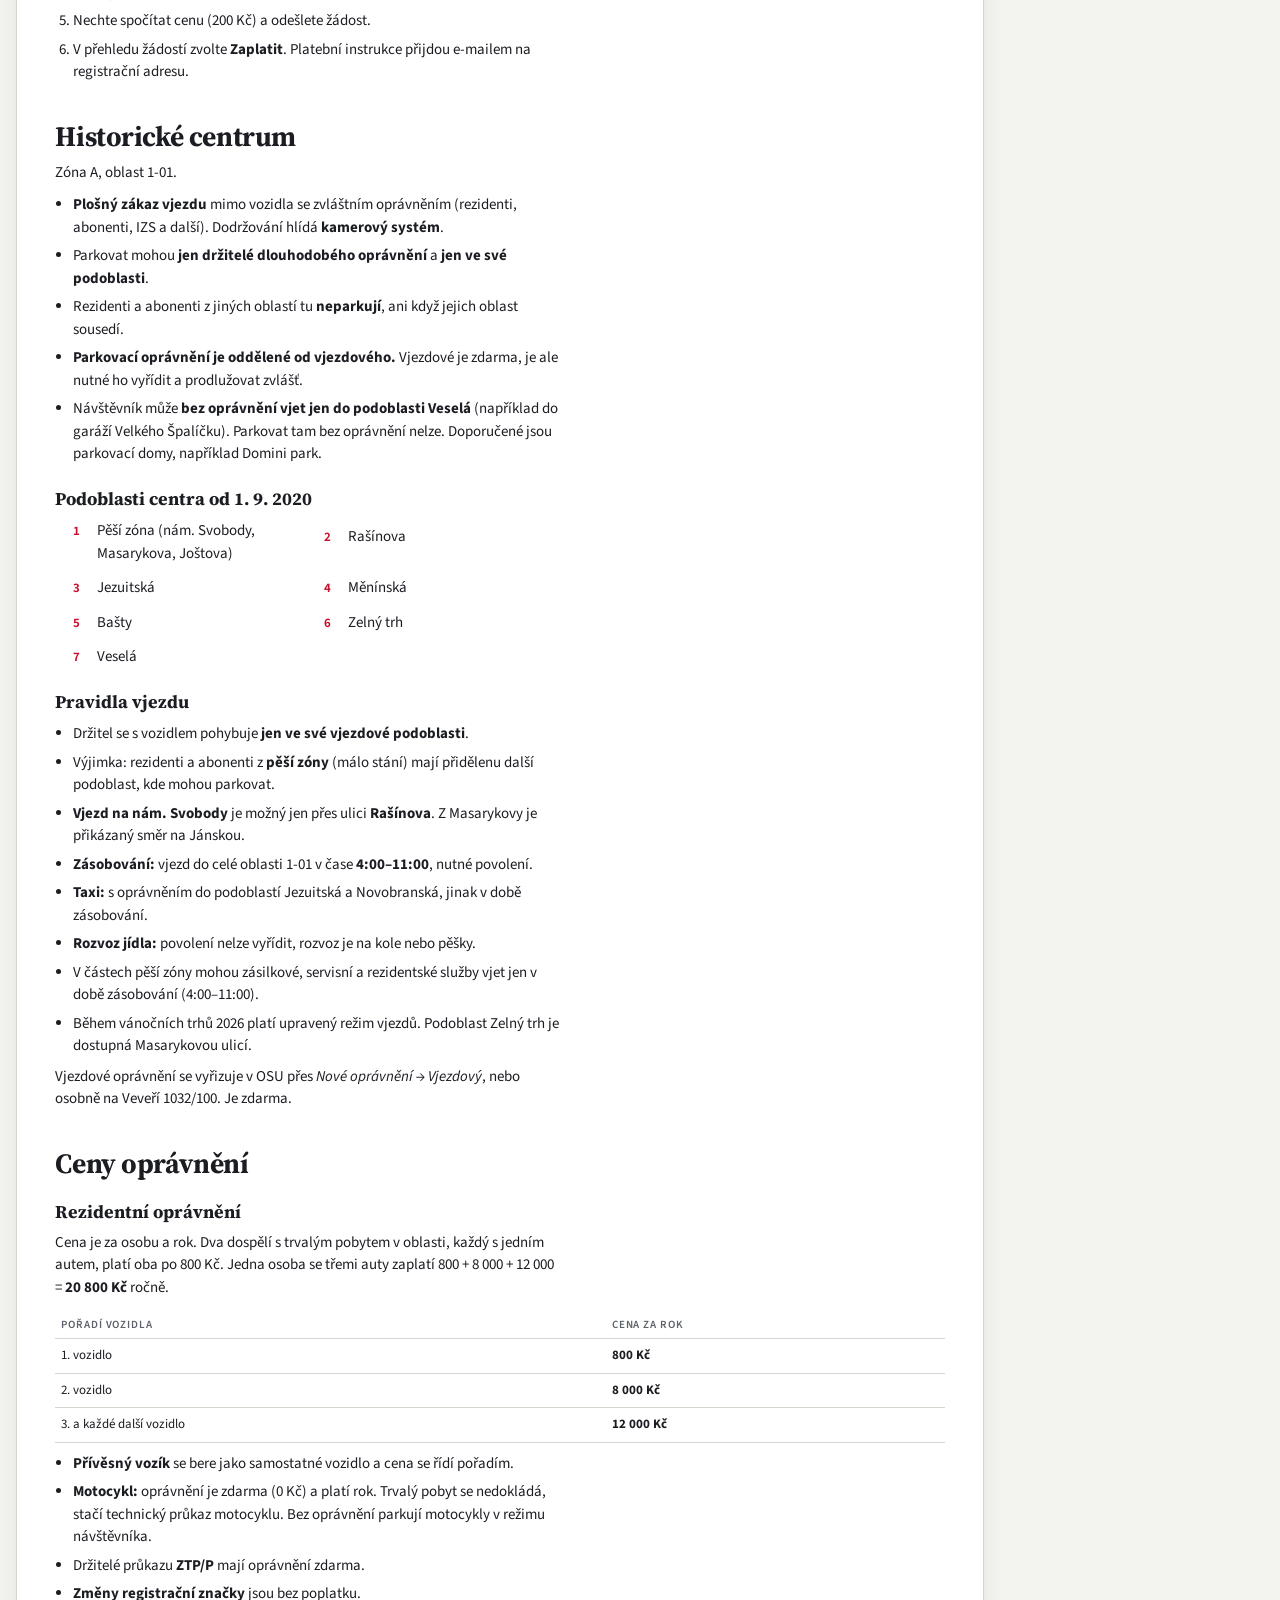
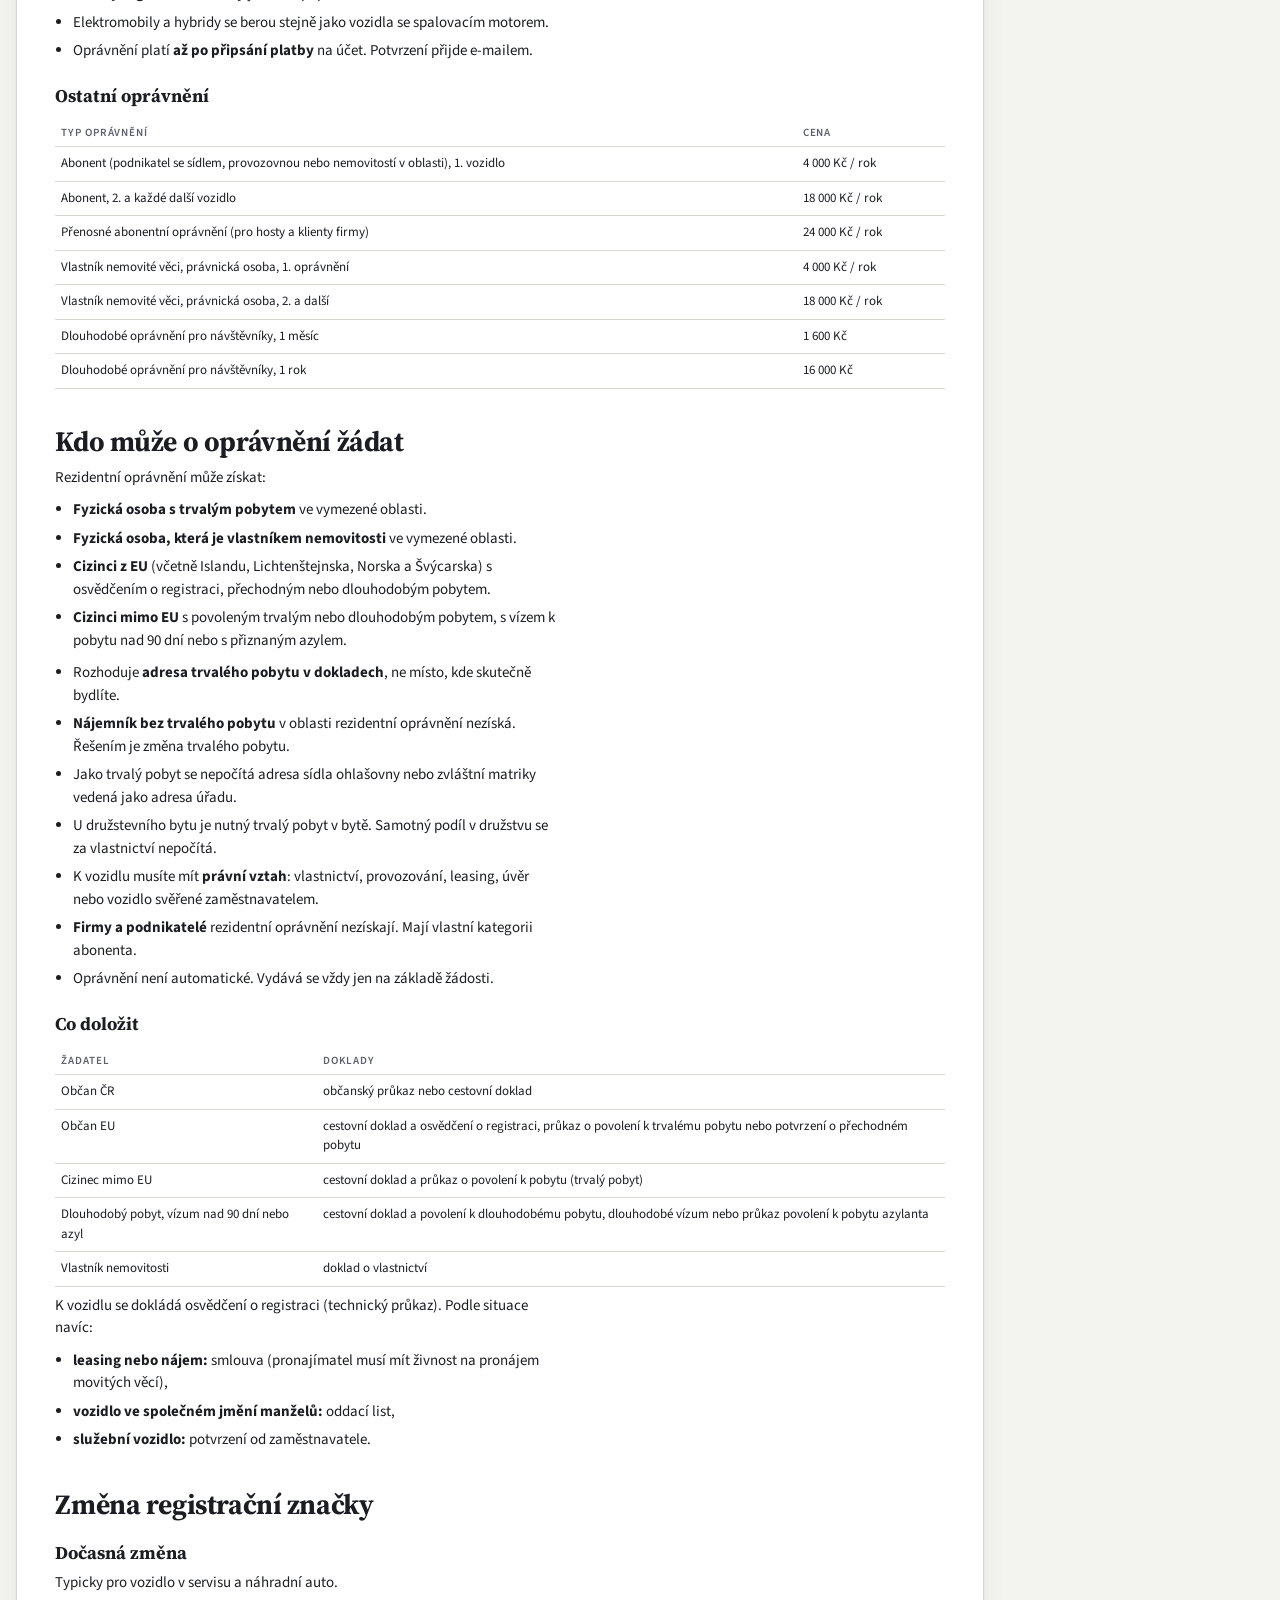
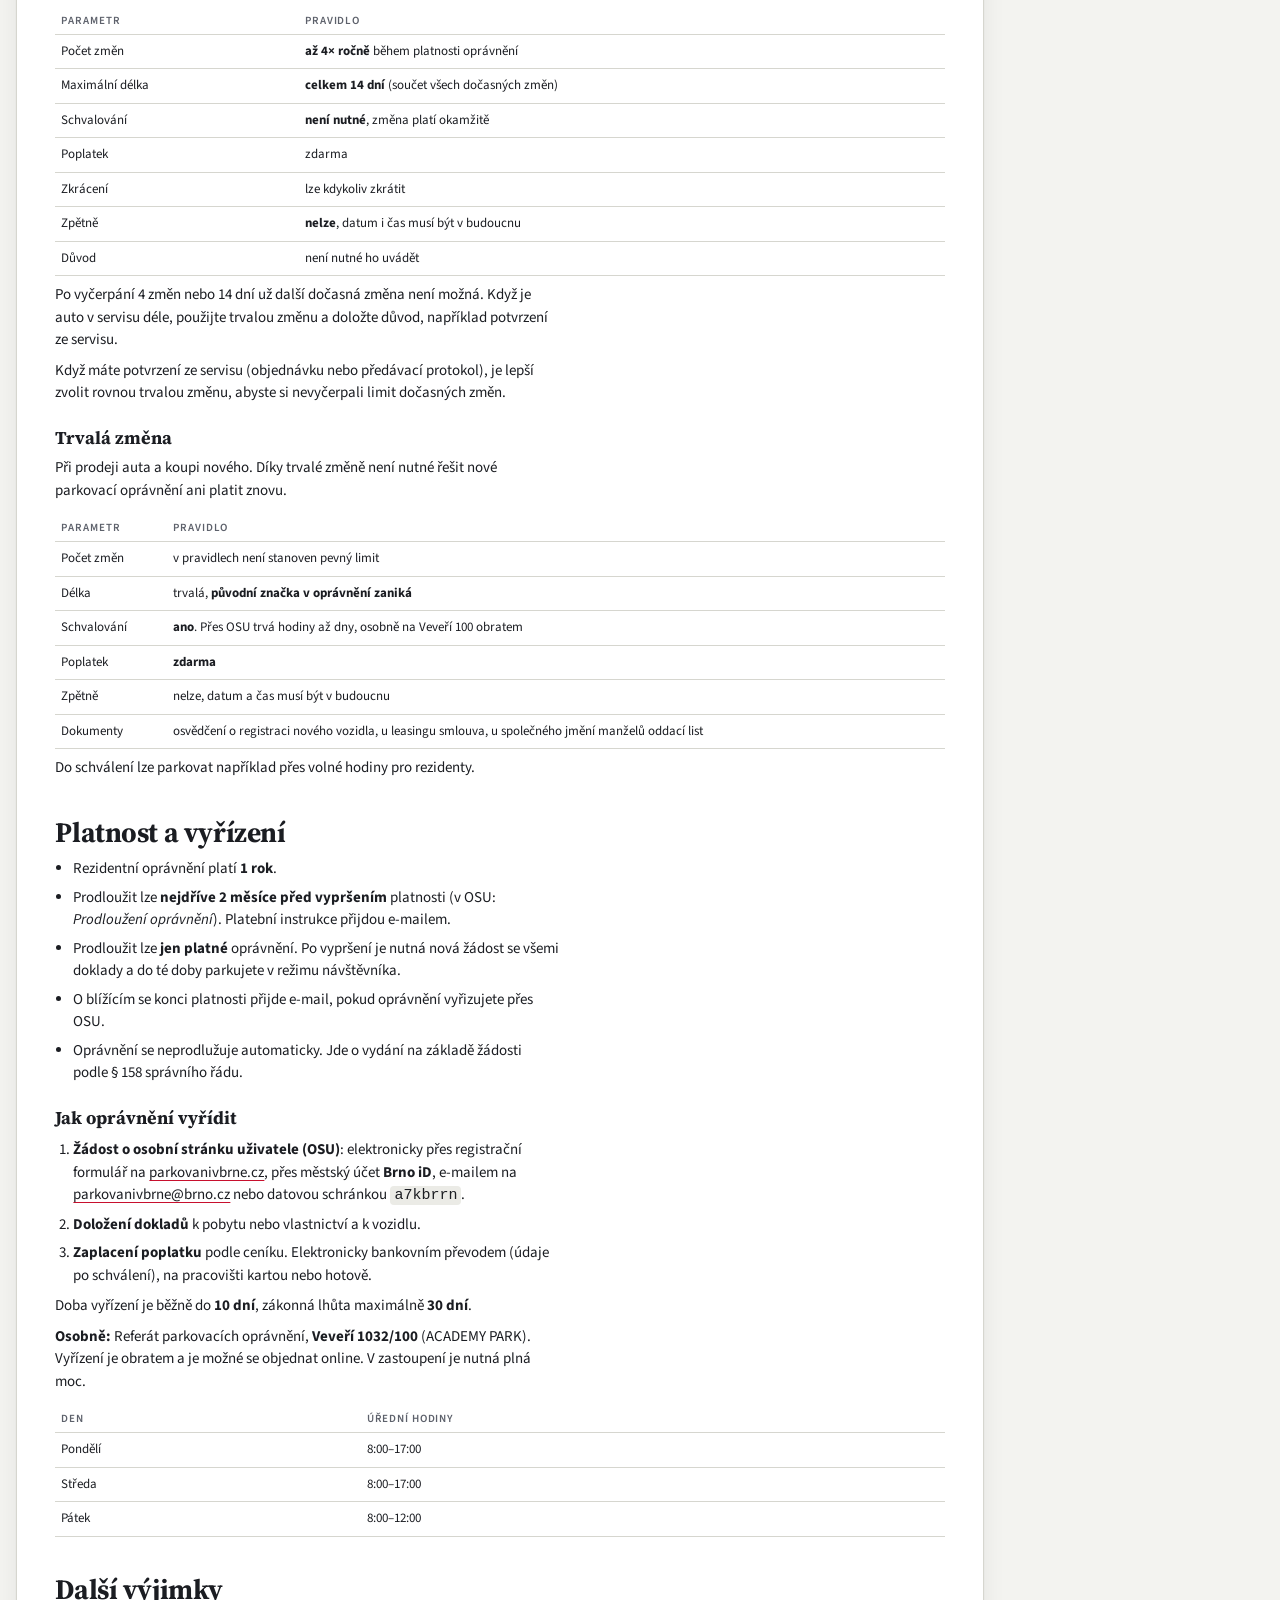
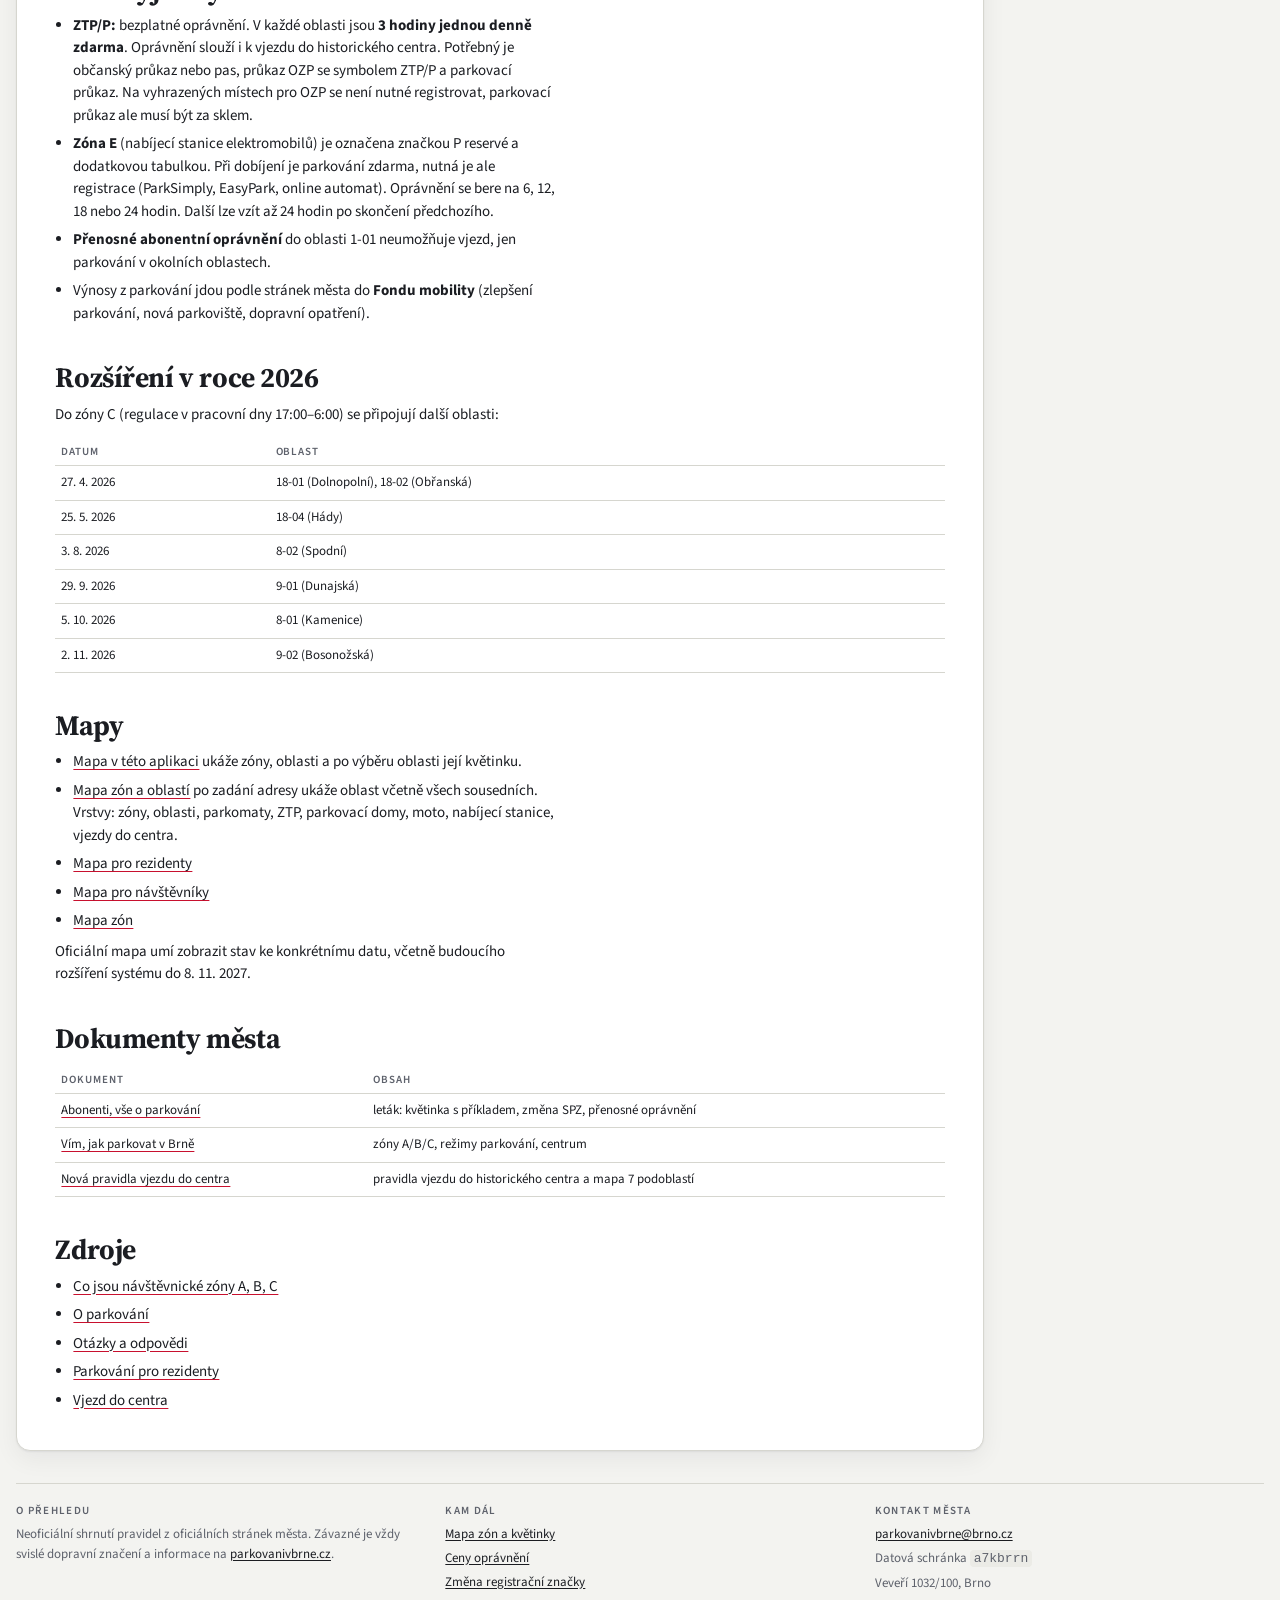
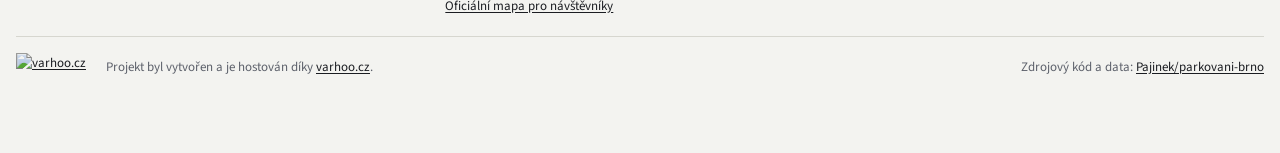
==== commit 6c2775fa: "feat: add resident prices, plate changes and permit rules to the rules page The public rules page on" ====
--- a/pravidla.html
+++ b/pravidla.html
@@ -4,7 +4,7 @@
   <meta charset="utf-8">
   <meta name="viewport" content="width=device-width, initial-scale=1, viewport-fit=cover">
   <title>Pravidla parkování v Brně: zóny A, B, C a parkovací kytička</title>
-  <meta name="description" content="Kdo kde může v Brně parkovat. Návštěvnické zóny A, B a C, parkovací kytička pro rezidenty a vjezd do historického centra.">
+  <meta name="description" content="Kdo kde může v Brně parkovat, kolik oprávnění stojí a jak změnit registrační značku. Zóny A, B a C, parkovací kytička, volné hodiny a vjezd do historického centra.">
   <meta name="robots" content="index, follow, max-image-preview:large">
   <meta name="author" content="varhoo.cz">
   <link rel="canonical" href="https://parkovanivbrne.varhoo.cz/pravidla.html">
@@ -12,7 +12,7 @@
   <meta property="og:locale" content="cs_CZ">
   <meta property="og:site_name" content="Parkování v Brně">
   <meta property="og:title" content="Pravidla parkování v Brně: zóny A, B, C a parkovací kytička">
-  <meta property="og:description" content="Kdo kde může v Brně parkovat. Zóny A, B a C, parkovací kytička pro rezidenty a vjezd do historického centra.">
+  <meta property="og:description" content="Kdo kde může v Brně parkovat, kolik oprávnění stojí a jak změnit registrační značku. Zóny A, B a C, parkovací kytička a vjezd do historického centra.">
   <meta property="og:url" content="https://parkovanivbrne.varhoo.cz/pravidla.html">
   <meta property="og:image" content="https://parkovanivbrne.varhoo.cz/img/og.png">
   <meta property="og:image:type" content="image/png">
@@ -21,7 +21,7 @@
   <meta property="og:image:alt" content="Parkování v Brně: interaktivní mapa zón A, B, C a parkovacích kytiček pro rezidenty.">
   <meta name="twitter:card" content="summary_large_image">
   <meta name="twitter:title" content="Pravidla parkování v Brně: zóny A, B, C a parkovací kytička">
-  <meta name="twitter:description" content="Kdo kde může v Brně parkovat. Zóny A, B a C, parkovací kytička pro rezidenty a vjezd do historického centra.">
+  <meta name="twitter:description" content="Kdo kde může v Brně parkovat, kolik oprávnění stojí a jak změnit registrační značku. Zóny A, B a C, parkovací kytička a vjezd do historického centra.">
   <meta name="twitter:image" content="https://parkovanivbrne.varhoo.cz/img/og.png">
   <meta name="twitter:image:alt" content="Parkování v Brně: interaktivní mapa zón A, B, C a parkovacích kytiček pro rezidenty.">
   <meta name="theme-color" content="#c8102e">
@@ -35,7 +35,7 @@
         "@id": "https://parkovanivbrne.varhoo.cz/pravidla.html#webpage",
         "url": "https://parkovanivbrne.varhoo.cz/pravidla.html",
         "name": "Pravidla parkování v Brně: zóny A, B, C a parkovací kytička",
-        "description": "Kdo kde může v Brně parkovat. Návštěvnické zóny A, B a C, parkovací kytička pro rezidenty a vjezd do historického centra.",
+        "description": "Kdo kde může v Brně parkovat, kolik oprávnění stojí a jak změnit registrační značku. Zóny A, B a C, parkovací kytička, volné hodiny a vjezd do historického centra.",
         "inLanguage": "cs",
         "isPartOf": { "@id": "https://parkovanivbrne.varhoo.cz/#website" },
         "about": {
@@ -81,7 +81,7 @@
     <article class="sheet">
       <header>
         <p class="eyebrow">Neoficiální přehled</p>
-        <p class="lead">Zóna říká návštěvníkovi, kdy a za kolik parkuje. Oblast říká rezidentovi a abonentovi, kde platí jejich oprávnění. To je princip květinky, kterému se říká také parkovací kytička.</p>
+        <p class="lead">Zóna říká návštěvníkovi, kdy a za kolik parkuje. Oblast říká rezidentovi a abonentovi, kde platí jejich oprávnění. To je princip květinky, kterému se říká také parkovací kytička. Na stránce jsou i ceny, kdo může žádat, volné hodiny, změna registrační značky a jak oprávnění vyřídit.</p>
         <p class="meta">Stav k 12. 11. 2026. Zdroj: <a href="https://www.parkovanivbrne.cz" target="_blank" rel="noopener">parkovanivbrne.cz</a>. Závazné je svislé dopravní značení a aktuální znění na webu města.</p>
       </header>
 
@@ -139,7 +139,7 @@
       </div>
       <ul>
         <li>Víkendy a svátky jsou <strong>zdarma</strong>, bez registrace. Výjimka: <strong>neděle 17:00–24:00 v zóně B</strong>, ta se platí vždy.</li>
-        <li>Hodina zdarma je 1× denně (obnovuje se o půlnoci) a <strong>i ji je nutné registrovat</strong>: automat (jen zóna B), ParkSimply, EasyPark, online automat.</li>
+        <li>Hodina zdarma je 1× denně (obnovuje se o půlnoci) a <strong>i ji je nutné registrovat</strong>: automat (jen zóna B), ParkSimply, EasyPark, online automat. Nelze ji využít s přesahem přes půlnoc a pak znovu další den.</li>
         <li>Zaplacená doba platí v <strong>celé zóně</strong>. Kdo zaplatí 3 hodiny v zóně B, může po tu dobu parkovat kdekoli v zóně B bez nové registrace.</li>
         <li>Platba: parkovací automat, online automat, ParkSimply, EasyPark, SMS.</li>
       </ul>
@@ -255,7 +255,28 @@
           </tbody>
         </table>
       </div>
-      <p>Návštěva parkuje v květince rezidenta. Postup žádosti a platby je v přehledu <a href="README.md#dokoupení-dalších-hodin">cen a volných hodin</a>.</p>
+      <p>Návštěva parkuje v květince rezidenta. Návštěva rezidenta ze zóny A parkuje v sousedních oblastech zóny B, v centru ne.</p>
+      <h3>Pravidla hodin</h3>
+      <ul>
+        <li>O hodiny je nutné <strong>požádat jednou za rok</strong> v osobní stránce uživatele (OSU): <em>Nové oprávnění → Parkovací hodiny pro Rezidenta základní</em>. Základní hodiny jsou jiná kategorie než dokoupené a jsou zdarma.</li>
+        <li>Hodiny mají <strong>platnost 1 rok</strong>, pak je třeba požádat znovu. Počet hodin se aktualizuje až v den, kdy oprávnění začne platit.</li>
+        <li>Návštěvu registrujete v OSU přes <em>Registrace návštěvníka</em> (datum, čas začátku a konce, registrační značka). Platí okamžitě, bez schvalování. Zůstatek hodin je na úvodní obrazovce OSU.</li>
+        <li>Nárok má každý rezident včetně dětí, bez ohledu na věk a na to, zda vlastní auto. Nezletilému s trvalým pobytem v oblasti stačí zřídit přístup do OSU, do přílohy se vkládá rodný list.</li>
+        <li>Hodiny jsou jen pro rezidenty s trvalým pobytem, cizince z EU a vlastníky nemovitostí v dané oblasti.</li>
+        <li>„Návštěvou“ může být i služba, třeba dovoz zboží nebo stěhování.</li>
+        <li>Hodiny lze využít i pro přívěsný vozík nebo vozidlo s převozní značkou. Jedna značka návštěvy najednou platí i pro dokoupené hodiny.</li>
+        <li>Pro návštěvníky, kteří žádného rezidenta nemají, je v OSU kategorie <strong>Předplacený POP</strong> (předplacené oprávnění do zóny B).</li>
+      </ul>
+      <h3>Dokoupení dalších hodin</h3>
+      <p>Dokoupit lze jen <strong>jednou ročně</strong>. Žádost se schvaluje a hodiny platí až po <strong>připsání platby</strong>. Dokoupené hodiny platí rok.</p>
+      <ol>
+        <li>Na úvodní obrazovce OSU zvolte <em>Nové oprávnění</em>.</li>
+        <li>V kategoriích vyberte <strong>Parkovací hodiny pro Rezidenty dodatečné</strong>.</li>
+        <li>Vyplňte oblast parkování, pořadové číslo vozidla (zadejte 1) a začátek platnosti.</li>
+        <li>Dobu platnosti zvolte <em>Rok</em>.</li>
+        <li>Nechte spočítat cenu (200 Kč) a odešlete žádost.</li>
+        <li>V přehledu žádostí zvolte <strong>Zaplatit</strong>. Platební instrukce přijdou e-mailem na registrační adresu.</li>
+      </ol>
 
       <h2 id="centrum">Historické centrum</h2>
       <p>Zóna A, oblast 1-01.</p>
@@ -291,6 +312,261 @@
       </ul>
       <p>Vjezdové oprávnění se vyřizuje v OSU přes <em>Nové oprávnění → Vjezdový</em>, nebo osobně na Veveří 1032/100. Je zdarma.</p>
 
+      <h2 id="ceny">Ceny oprávnění</h2>
+      <h3>Rezidentní oprávnění</h3>
+      <p>Cena je za osobu a rok. Dva dospělí s trvalým pobytem v oblasti, každý s jedním autem, platí oba po 800 Kč. Jedna osoba se třemi auty zaplatí 800 + 8&nbsp;000 + 12&nbsp;000 = <strong>20&nbsp;800&nbsp;Kč</strong> ročně.</p>
+      <div class="tbl-wrap">
+        <table>
+          <thead>
+            <tr><th>Pořadí vozidla</th><th>Cena za rok</th></tr>
+          </thead>
+          <tbody>
+            <tr><td>1. vozidlo</td><td><strong>800 Kč</strong></td></tr>
+            <tr><td>2. vozidlo</td><td><strong>8 000 Kč</strong></td></tr>
+            <tr><td>3. a každé další vozidlo</td><td><strong>12 000 Kč</strong></td></tr>
+          </tbody>
+        </table>
+      </div>
+      <ul>
+        <li><strong>Přívěsný vozík</strong> se bere jako samostatné vozidlo a cena se řídí pořadím.</li>
+        <li><strong>Motocykl:</strong> oprávnění je zdarma (0 Kč) a platí rok. Trvalý pobyt se nedokládá, stačí technický průkaz motocyklu. Bez oprávnění parkují motocykly v režimu návštěvníka.</li>
+        <li>Držitelé průkazu <strong>ZTP/P</strong> mají oprávnění zdarma.</li>
+        <li><strong>Změny registrační značky</strong> jsou bez poplatku.</li>
+        <li>Elektromobily a hybridy se berou stejně jako vozidla se spalovacím motorem.</li>
+        <li>Oprávnění platí <strong>až po připsání platby</strong> na účet. Potvrzení přijde e-mailem.</li>
+      </ul>
+      <h3>Ostatní oprávnění</h3>
+      <div class="tbl-wrap">
+        <table>
+          <thead>
+            <tr><th>Typ oprávnění</th><th>Cena</th></tr>
+          </thead>
+          <tbody>
+            <tr>
+              <td>Abonent (podnikatel se sídlem, provozovnou nebo nemovitostí v oblasti), 1. vozidlo</td>
+              <td>4 000 Kč / rok</td>
+            </tr>
+            <tr>
+              <td>Abonent, 2. a každé další vozidlo</td>
+              <td>18 000 Kč / rok</td>
+            </tr>
+            <tr>
+              <td>Přenosné abonentní oprávnění (pro hosty a klienty firmy)</td>
+              <td>24 000 Kč / rok</td>
+            </tr>
+            <tr>
+              <td>Vlastník nemovité věci, právnická osoba, 1. oprávnění</td>
+              <td>4 000 Kč / rok</td>
+            </tr>
+            <tr>
+              <td>Vlastník nemovité věci, právnická osoba, 2. a další</td>
+              <td>18 000 Kč / rok</td>
+            </tr>
+            <tr>
+              <td>Dlouhodobé oprávnění pro návštěvníky, 1 měsíc</td>
+              <td>1 600 Kč</td>
+            </tr>
+            <tr>
+              <td>Dlouhodobé oprávnění pro návštěvníky, 1 rok</td>
+              <td>16 000 Kč</td>
+            </tr>
+          </tbody>
+        </table>
+      </div>
+
+      <h2 id="zadatel">Kdo může o oprávnění žádat</h2>
+      <p>Rezidentní oprávnění může získat:</p>
+      <ul>
+        <li><strong>Fyzická osoba s trvalým pobytem</strong> ve vymezené oblasti.</li>
+        <li><strong>Fyzická osoba, která je vlastníkem nemovitosti</strong> ve vymezené oblasti.</li>
+        <li><strong>Cizinci z EU</strong> (včetně Islandu, Lichtenštejnska, Norska a Švýcarska) s osvědčením o registraci, přechodným nebo dlouhodobým pobytem.</li>
+        <li><strong>Cizinci mimo EU</strong> s povoleným trvalým nebo dlouhodobým pobytem, s vízem k pobytu nad 90 dní nebo s přiznaným azylem.</li>
+      </ul>
+      <ul>
+        <li>Rozhoduje <strong>adresa trvalého pobytu v dokladech</strong>, ne místo, kde skutečně bydlíte.</li>
+        <li><strong>Nájemník bez trvalého pobytu</strong> v oblasti rezidentní oprávnění nezíská. Řešením je změna trvalého pobytu.</li>
+        <li>Jako trvalý pobyt se nepočítá adresa sídla ohlašovny nebo zvláštní matriky vedená jako adresa úřadu.</li>
+        <li>U družstevního bytu je nutný trvalý pobyt v bytě. Samotný podíl v družstvu se za vlastnictví nepočítá.</li>
+        <li>K vozidlu musíte mít <strong>právní vztah</strong>: vlastnictví, provozování, leasing, úvěr nebo vozidlo svěřené zaměstnavatelem.</li>
+        <li><strong>Firmy a podnikatelé</strong> rezidentní oprávnění nezískají. Mají vlastní kategorii abonenta.</li>
+        <li>Oprávnění není automatické. Vydává se vždy jen na základě žádosti.</li>
+      </ul>
+      <h3>Co doložit</h3>
+      <div class="tbl-wrap">
+        <table>
+          <thead>
+            <tr><th>Žadatel</th><th>Doklady</th></tr>
+          </thead>
+          <tbody>
+            <tr>
+              <td>Občan ČR</td>
+              <td>občanský průkaz nebo cestovní doklad</td>
+            </tr>
+            <tr>
+              <td>Občan EU</td>
+              <td>cestovní doklad a osvědčení o registraci, průkaz o povolení k trvalému pobytu nebo potvrzení o přechodném pobytu</td>
+            </tr>
+            <tr>
+              <td>Cizinec mimo EU</td>
+              <td>cestovní doklad a průkaz o povolení k pobytu (trvalý pobyt)</td>
+            </tr>
+            <tr>
+              <td>Dlouhodobý pobyt, vízum nad 90 dní nebo azyl</td>
+              <td>cestovní doklad a povolení k dlouhodobému pobytu, dlouhodobé vízum nebo průkaz povolení k pobytu azylanta</td>
+            </tr>
+            <tr>
+              <td>Vlastník nemovitosti</td>
+              <td>doklad o vlastnictví</td>
+            </tr>
+          </tbody>
+        </table>
+      </div>
+      <p>K vozidlu se dokládá osvědčení o registraci (technický průkaz). Podle situace navíc:</p>
+      <ul>
+        <li><strong>leasing nebo nájem:</strong> smlouva (pronajímatel musí mít živnost na pronájem movitých věcí),</li>
+        <li><strong>vozidlo ve společném jmění manželů:</strong> oddací list,</li>
+        <li><strong>služební vozidlo:</strong> potvrzení od zaměstnavatele.</li>
+      </ul>
+
+      <h2 id="spz">Změna registrační značky</h2>
+      <h3>Dočasná změna</h3>
+      <p>Typicky pro vozidlo v servisu a náhradní auto.</p>
+      <div class="tbl-wrap">
+        <table>
+          <thead>
+            <tr><th>Parametr</th><th>Pravidlo</th></tr>
+          </thead>
+          <tbody>
+            <tr>
+              <td>Počet změn</td>
+              <td><strong>až 4× ročně</strong> během platnosti oprávnění</td>
+            </tr>
+            <tr>
+              <td>Maximální délka</td>
+              <td><strong>celkem 14 dní</strong> (součet všech dočasných změn)</td>
+            </tr>
+            <tr>
+              <td>Schvalování</td>
+              <td><strong>není nutné</strong>, změna platí okamžitě</td>
+            </tr>
+            <tr>
+              <td>Poplatek</td>
+              <td>zdarma</td>
+            </tr>
+            <tr>
+              <td>Zkrácení</td>
+              <td>lze kdykoliv zkrátit</td>
+            </tr>
+            <tr>
+              <td>Zpětně</td>
+              <td><strong>nelze</strong>, datum i čas musí být v budoucnu</td>
+            </tr>
+            <tr>
+              <td>Důvod</td>
+              <td>není nutné ho uvádět</td>
+            </tr>
+          </tbody>
+        </table>
+      </div>
+      <p>Po vyčerpání 4 změn nebo 14 dní už další dočasná změna není možná. Když je auto v servisu déle, použijte trvalou změnu a doložte důvod, například potvrzení ze servisu.</p>
+      <p>Když máte potvrzení ze servisu (objednávku nebo předávací protokol), je lepší zvolit rovnou trvalou změnu, abyste si nevyčerpali limit dočasných změn.</p>
+      <h3>Trvalá změna</h3>
+      <p>Při prodeji auta a koupi nového. Díky trvalé změně není nutné řešit nové parkovací oprávnění ani platit znovu.</p>
+      <div class="tbl-wrap">
+        <table>
+          <thead>
+            <tr><th>Parametr</th><th>Pravidlo</th></tr>
+          </thead>
+          <tbody>
+            <tr>
+              <td>Počet změn</td>
+              <td>v pravidlech není stanoven pevný limit</td>
+            </tr>
+            <tr>
+              <td>Délka</td>
+              <td>trvalá, <strong>původní značka v oprávnění zaniká</strong></td>
+            </tr>
+            <tr>
+              <td>Schvalování</td>
+              <td><strong>ano</strong>. Přes OSU trvá hodiny až dny, osobně na Veveří 100 obratem</td>
+            </tr>
+            <tr>
+              <td>Poplatek</td>
+              <td><strong>zdarma</strong></td>
+            </tr>
+            <tr>
+              <td>Zpětně</td>
+              <td>nelze, datum a čas musí být v budoucnu</td>
+            </tr>
+            <tr>
+              <td>Dokumenty</td>
+              <td>osvědčení o registraci nového vozidla, u leasingu smlouva, u společného jmění manželů oddací list</td>
+            </tr>
+          </tbody>
+        </table>
+      </div>
+      <p>Do schválení lze parkovat například přes volné hodiny pro rezidenty.</p>
+
+      <h2 id="platnost">Platnost a vyřízení</h2>
+      <ul>
+        <li>Rezidentní oprávnění platí <strong>1 rok</strong>.</li>
+        <li>Prodloužit lze <strong>nejdříve 2 měsíce před vypršením</strong> platnosti (v OSU: <em>Prodloužení oprávnění</em>). Platební instrukce přijdou e-mailem.</li>
+        <li>Prodloužit lze <strong>jen platné</strong> oprávnění. Po vypršení je nutná nová žádost se všemi doklady a do té doby parkujete v režimu návštěvníka.</li>
+        <li>O blížícím se konci platnosti přijde e-mail, pokud oprávnění vyřizujete přes OSU.</li>
+        <li>Oprávnění se neprodlužuje automaticky. Jde o vydání na základě žádosti podle §&nbsp;158 správního řádu.</li>
+      </ul>
+      <h3>Jak oprávnění vyřídit</h3>
+      <ol>
+        <li>
+          <strong>Žádost o osobní stránku uživatele (OSU)</strong>:
+          elektronicky přes registrační formulář na <a href="https://www.parkovanivbrne.cz/parkovani-rezidenti" target="_blank" rel="noopener">parkovanivbrne.cz</a>,
+          přes městský účet <strong>Brno iD</strong>,
+          e-mailem na <a href="mailto:parkovanivbrne@brno.cz">parkovanivbrne@brno.cz</a> nebo datovou schránkou <code>a7kbrrn</code>.
+        </li>
+        <li><strong>Doložení dokladů</strong> k pobytu nebo vlastnictví a k vozidlu.</li>
+        <li><strong>Zaplacení poplatku</strong> podle ceníku. Elektronicky bankovním převodem (údaje po schválení), na pracovišti kartou nebo hotově.</li>
+      </ol>
+      <p>Doba vyřízení je běžně do <strong>10 dní</strong>, zákonná lhůta maximálně <strong>30 dní</strong>.</p>
+      <p><strong>Osobně:</strong> Referát parkovacích oprávnění, <strong>Veveří 1032/100</strong> (ACADEMY PARK). Vyřízení je obratem a je možné se objednat online. V zastoupení je nutná plná moc.</p>
+      <div class="tbl-wrap">
+        <table>
+          <thead>
+            <tr><th>Den</th><th>Úřední hodiny</th></tr>
+          </thead>
+          <tbody>
+            <tr><td>Pondělí</td><td>8:00–17:00</td></tr>
+            <tr><td>Středa</td><td>8:00–17:00</td></tr>
+            <tr><td>Pátek</td><td>8:00–12:00</td></tr>
+          </tbody>
+        </table>
+      </div>
+
+      <h2 id="vyjimky">Další výjimky</h2>
+      <ul>
+        <li><strong>ZTP/P:</strong> bezplatné oprávnění. V každé oblasti jsou <strong>3 hodiny jednou denně zdarma</strong>. Oprávnění slouží i k vjezdu do historického centra. Potřebný je občanský průkaz nebo pas, průkaz OZP se symbolem ZTP/P a parkovací průkaz. Na vyhrazených místech pro OZP se není nutné registrovat, parkovací průkaz ale musí být za sklem.</li>
+        <li><strong>Zóna E</strong> (nabíjecí stanice elektromobilů) je označena značkou P reservé a dodatkovou tabulkou. Při dobíjení je parkování zdarma, nutná je ale registrace (ParkSimply, EasyPark, online automat). Oprávnění se bere na 6, 12, 18 nebo 24 hodin. Další lze vzít až 24 hodin po skončení předchozího.</li>
+        <li><strong>Přenosné abonentní oprávnění</strong> do oblasti 1-01 neumožňuje vjezd, jen parkování v okolních oblastech.</li>
+        <li>Výnosy z parkování jdou podle stránek města do <strong>Fondu mobility</strong> (zlepšení parkování, nová parkoviště, dopravní opatření).</li>
+      </ul>
+
+      <h2 id="rozsireni">Rozšíření v roce 2026</h2>
+      <p>Do zóny C (regulace v pracovní dny 17:00–6:00) se připojují další oblasti:</p>
+      <div class="tbl-wrap">
+        <table>
+          <thead>
+            <tr><th>Datum</th><th>Oblast</th></tr>
+          </thead>
+          <tbody>
+            <tr><td>27. 4. 2026</td><td>18-01 (Dolnopolní), 18-02 (Obřanská)</td></tr>
+            <tr><td>25. 5. 2026</td><td>18-04 (Hády)</td></tr>
+            <tr><td>3. 8. 2026</td><td>8-02 (Spodní)</td></tr>
+            <tr><td>29. 9. 2026</td><td>9-01 (Dunajská)</td></tr>
+            <tr><td>5. 10. 2026</td><td>8-01 (Kamenice)</td></tr>
+            <tr><td>2. 11. 2026</td><td>9-02 (Bosonožská)</td></tr>
+          </tbody>
+        </table>
+      </div>
+
       <h2 id="mapy">Mapy</h2>
       <ul>
         <li><a href="index.html">Mapa v této aplikaci</a> ukáže zóny, oblasti a po výběru oblasti její květinku.</li>
@@ -344,6 +620,12 @@
           <li><a href="#kdo">Kdo kde parkuje</a></li>
           <li><a href="#hodiny">Hodiny pro návštěvy</a></li>
           <li><a href="#centrum">Historické centrum</a></li>
+          <li><a href="#ceny">Ceny oprávnění</a></li>
+          <li><a href="#zadatel">Kdo může žádat</a></li>
+          <li><a href="#spz">Změna registrační značky</a></li>
+          <li><a href="#platnost">Platnost a vyřízení</a></li>
+          <li><a href="#vyjimky">Další výjimky</a></li>
+          <li><a href="#rozsireni">Rozšíření v roce 2026</a></li>
           <li><a href="#mapy">Mapy</a></li>
           <li><a href="#dokumenty">Dokumenty města</a></li>
           <li><a href="#zdroje">Zdroje</a></li>
@@ -362,7 +644,8 @@
         <h2>Kam dál</h2>
         <ul>
           <li><a href="index.html">Mapa zón a květinky</a></li>
-          <li><a href="README.md">Ceny, hodiny pro návštěvy, změna SPZ</a></li>
+          <li><a href="#ceny">Ceny oprávnění</a></li>
+          <li><a href="#spz">Změna registrační značky</a></li>
           <li><a href="https://www.parkovanivbrne.cz/mapa/navstevnik" target="_blank" rel="noopener">Oficiální mapa pro návštěvníky</a></li>
         </ul>
       </section>
@@ -370,6 +653,7 @@
         <h2>Kontakt města</h2>
         <ul>
           <li><a href="mailto:parkovanivbrne@brno.cz">parkovanivbrne@brno.cz</a></li>
+          <li>Datová schránka <code>a7kbrrn</code></li>
           <li>Veveří 1032/100, Brno</li>
         </ul>
       </section>
--- a/css/style.css
+++ b/css/style.css
@@ -288,7 +288,7 @@
 footer { margin-top: 32px; padding: 20px 0 max(32px, env(safe-area-inset-bottom, 0px)); border-top: 1px solid var(--line); font-size: 13px; line-height: 1.55; color: var(--muted); }
 footer a { color: var(--fg); text-underline-offset: 2px; }
 footer a:hover { color: var(--accent); }
-footer code { background: var(--surface-2); padding: 1px 4px; border-radius: 4px; }
+.sheet code, footer code { background: var(--surface-2); padding: 1px 4px; border-radius: 4px; }
 footer .cols { display: grid; grid-template-columns: repeat(3, minmax(0, 1fr)); gap: 20px 40px; }
 footer h2 { margin: 0 0 6px; font: 600 11px/1.2 var(--f-body); letter-spacing: .12em; text-transform: uppercase; color: var(--muted); }
 footer p { margin: 0 0 8px; }
